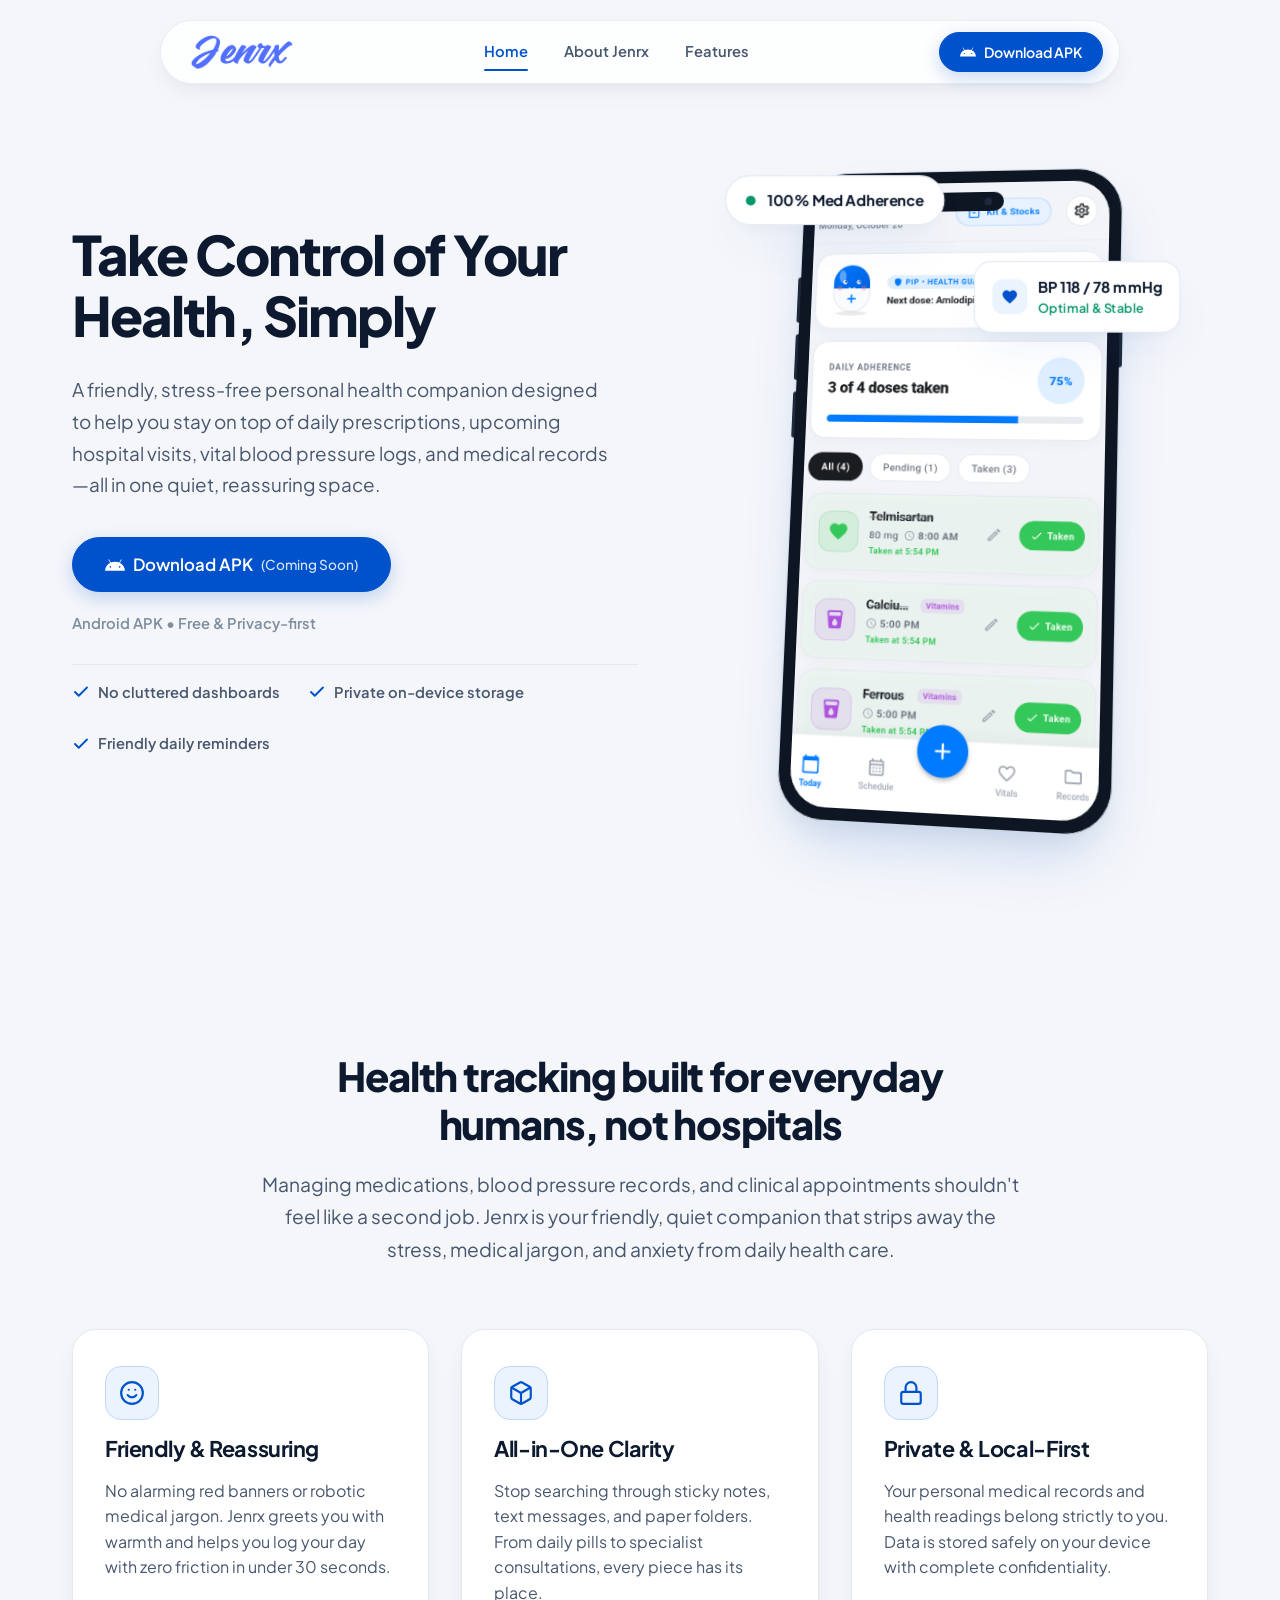
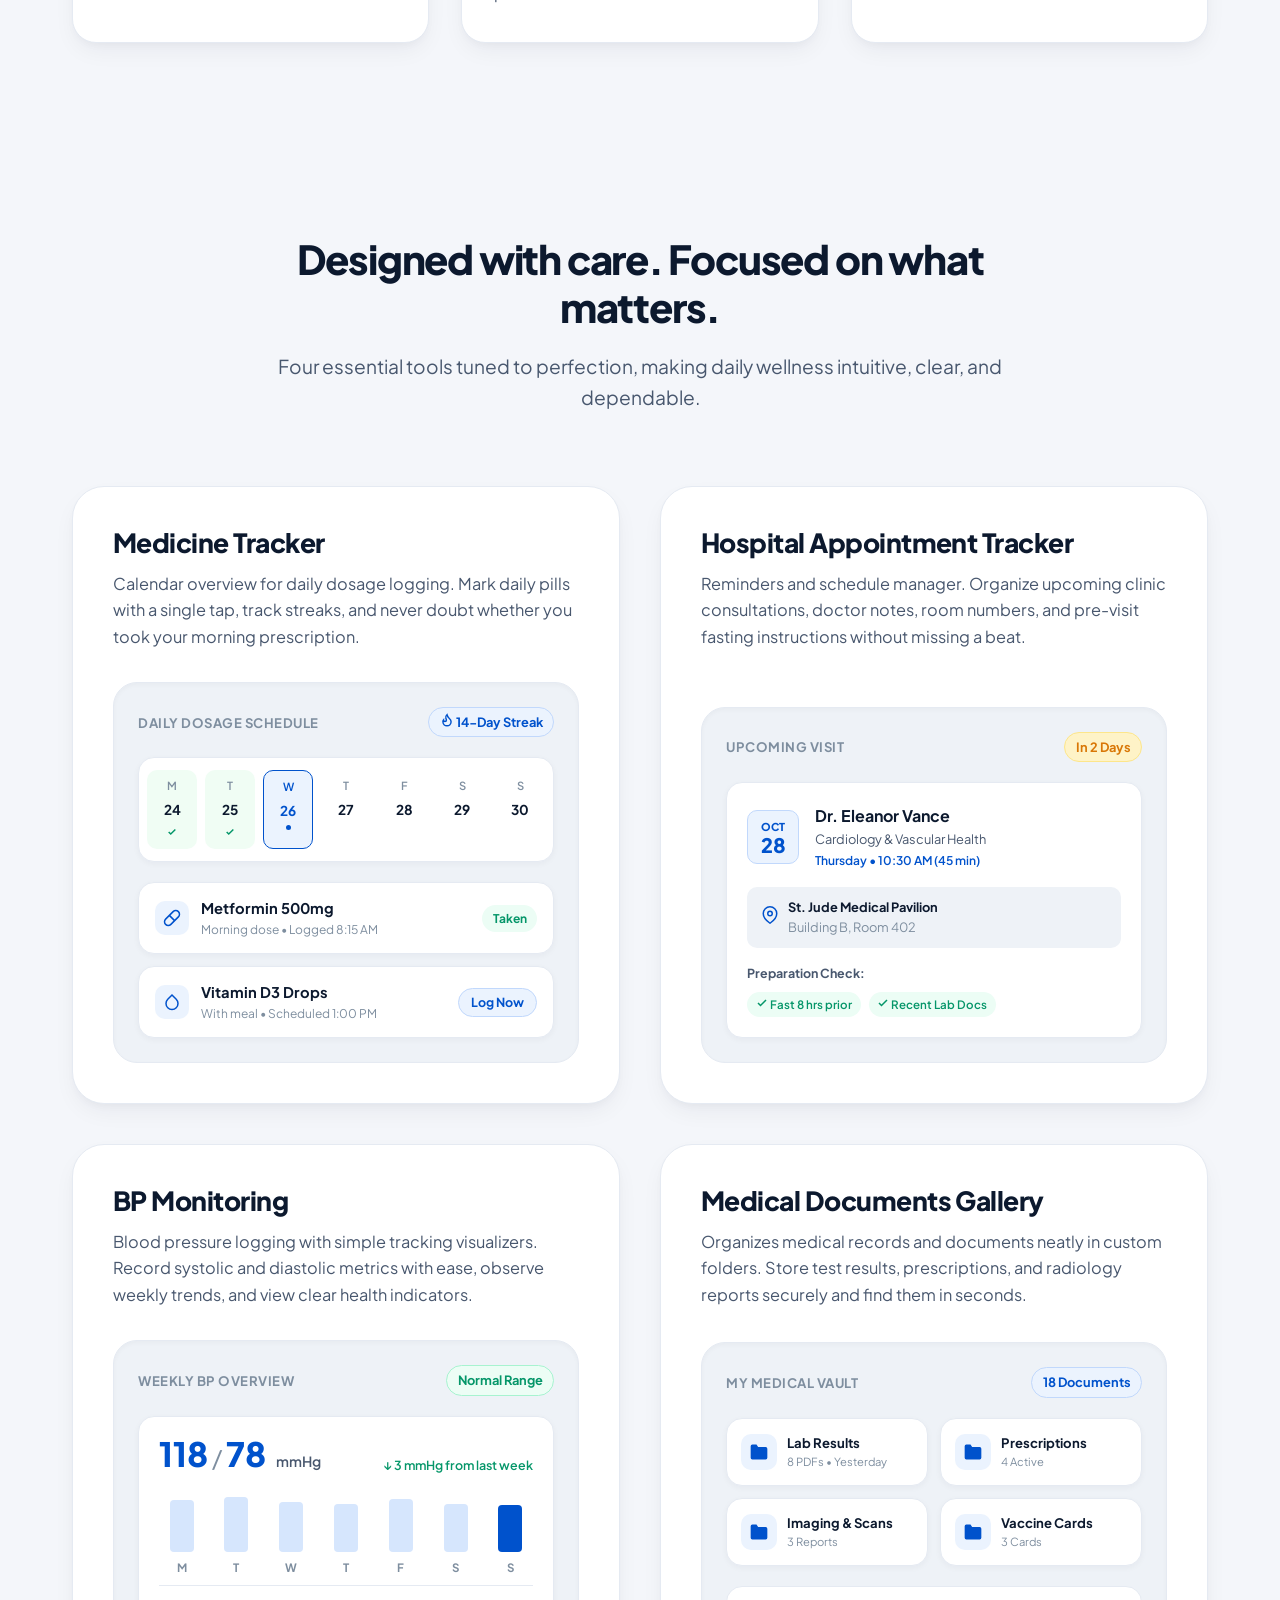
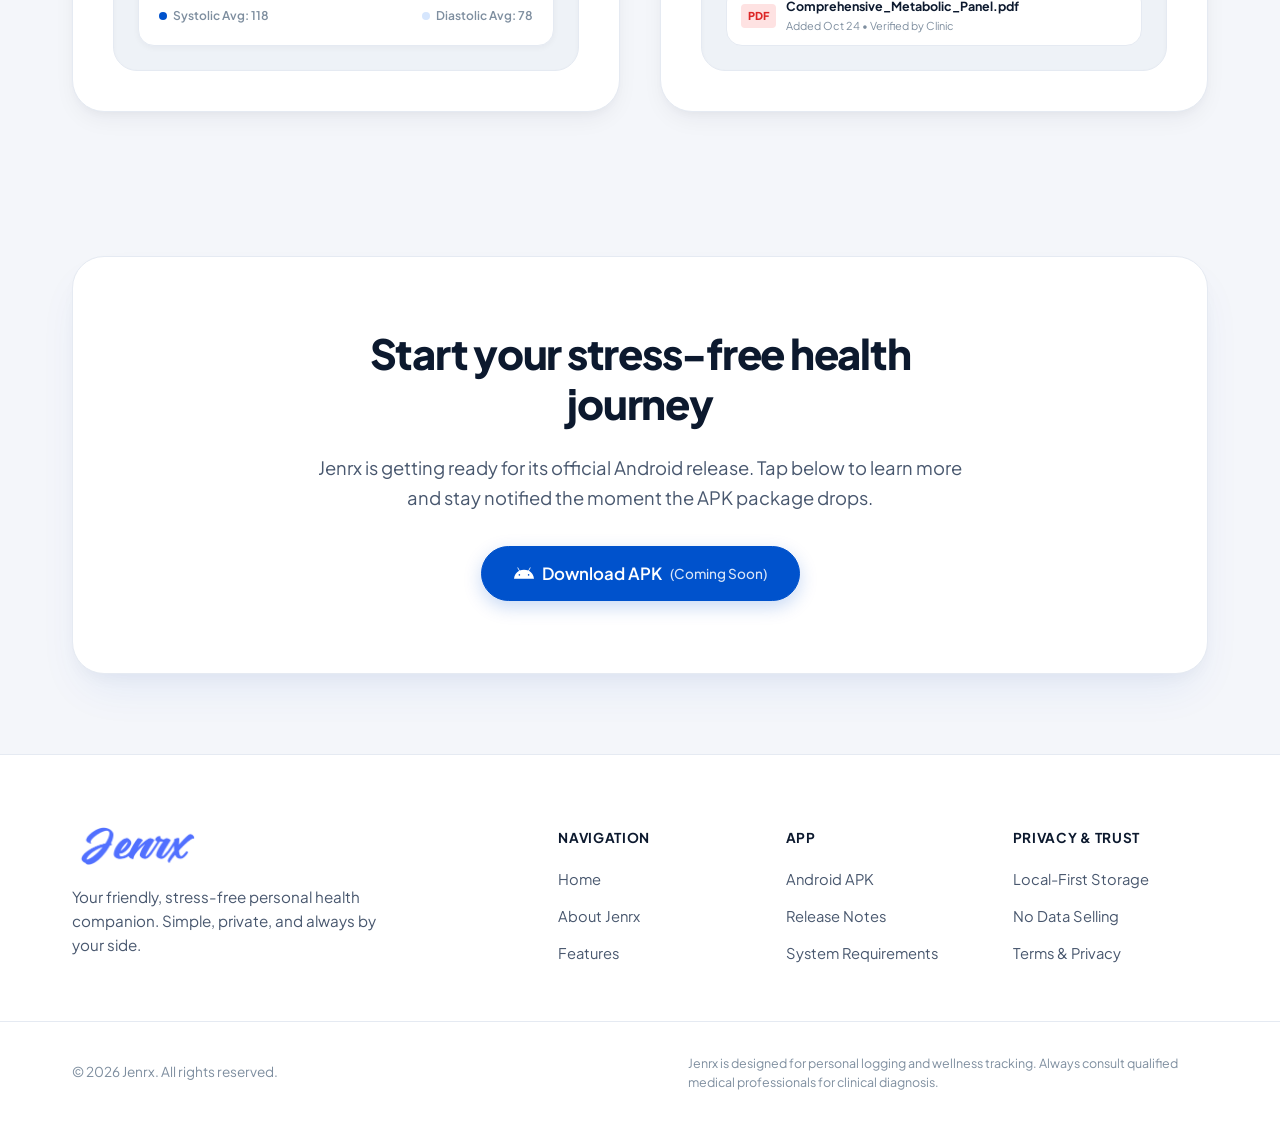
==== index.html @ 239eaa90 "Initial commit: Jenrx modern landing page inspired by matchalert.app" ====
<!DOCTYPE html>
<html lang="en">
<head>
  <meta charset="UTF-8">
  <meta name="viewport" content="width=device-width, initial-scale=1.0">
  <title>Jenrx — Take Control of Your Health, Simply</title>
  <meta name="description" content="Jenrx is a friendly, stress-free personal health tracking companion. Track medications, hospital appointments, blood pressure, and medical documents with ease.">
  <link rel="icon" type="image/png" href="images/logo.png">
  
  <!-- Google Fonts: Plus Jakarta Sans for a clean, modern, airy, playful aesthetic -->
  <link rel="preconnect" href="https://fonts.googleapis.com">
  <link rel="preconnect" href="https://fonts.gstatic.com" crossorigin>
  <link href="https://fonts.googleapis.com/css2?family=Plus+Jakarta+Sans:wght@400;500;600;700;800&display=swap" rel="stylesheet">
  
  <link rel="stylesheet" href="styles.css">
</head>
<body>

  <!-- Floating Frosted Glassmorphism Navbar -->
  <header class="navbar-wrapper">
    <nav class="navbar" id="navbar" aria-label="Main Navigation">
      <a href="#home" class="nav-brand" aria-label="Jenrx Home">
        <img src="images/logo_text.png" alt="Jenrx Logo" class="brand-logo">
      </a>

      <div class="nav-links" id="navLinks">
        <a href="#home" class="nav-link active">Home</a>
        <a href="#about" class="nav-link">About Jenrx</a>
        <a href="#features" class="nav-link">Features</a>
      </div>

      <div class="nav-actions">
        <button type="button" class="btn btn-primary btn-sm btn-apk-trigger" id="navCtaBtn">
          <svg class="android-icon" width="16" height="16" viewBox="0 0 24 24" fill="currentColor" aria-hidden="true">
            <path d="M17.523 15.34c-.55 0-1-.45-1-1s.45-1 1-1 1 .45 1 1-.45 1-1 1m-11.046 0c-.55 0-1-.45-1-1s.45-1 1-1 1 .45 1 1-.45 1-1 1m11.405-6.02 1.997-3.46a.416.416 0 0 0-.152-.568.416.416 0 0 0-.568.152l-2.022 3.503C15.59 8.412 13.853 8.125 12 8.125s-3.59.287-5.137.83L4.841 5.452a.416.416 0 0 0-.568-.152.416.416 0 0 0-.152.568l1.997 3.459C2.689 11.187.343 14.659 0 18.761h24c-.343-4.102-2.689-7.574-6.119-9.44"/>
          </svg>
          <span>Download APK</span>
        </button>
        <button type="button" class="mobile-toggle" id="mobileMenuBtn" aria-label="Toggle navigation menu" aria-expanded="false">
          <span class="bar"></span>
          <span class="bar"></span>
        </button>
      </div>
    </nav>

    <!-- Mobile Navigation Drawer -->
    <div class="mobile-drawer" id="mobileDrawer">
      <a href="#home" class="mobile-nav-link">Home</a>
      <a href="#about" class="mobile-nav-link">About Jenrx</a>
      <a href="#features" class="mobile-nav-link">Features</a>
      <button type="button" class="btn btn-primary btn-full btn-apk-trigger">
        <svg class="android-icon" width="18" height="18" viewBox="0 0 24 24" fill="currentColor" aria-hidden="true">
          <path d="M17.523 15.34c-.55 0-1-.45-1-1s.45-1 1-1 1 .45 1 1-.45 1-1 1m-11.046 0c-.55 0-1-.45-1-1s.45-1 1-1 1 .45 1 1-.45 1-1 1m11.405-6.02 1.997-3.46a.416.416 0 0 0-.152-.568.416.416 0 0 0-.568.152l-2.022 3.503C15.59 8.412 13.853 8.125 12 8.125s-3.59.287-5.137.83L4.841 5.452a.416.416 0 0 0-.568-.152.416.416 0 0 0-.152.568l1.997 3.459C2.689 11.187.343 14.659 0 18.761h24c-.343-4.102-2.689-7.574-6.119-9.44"/>
        </svg>
        <span>Download APK</span>
      </button>
    </div>
  </header>

  <!-- Hero Section -->
  <section class="hero-section" id="home">
    <div class="container hero-container">
      
      <!-- Hero Left: Headline, Description & CTA -->
      <div class="hero-content">
        <h1 class="hero-title">Take Control of Your Health, Simply</h1>
        <p class="hero-description">
          A friendly, stress-free personal health companion designed to help you stay on top of daily prescriptions, upcoming hospital visits, vital blood pressure logs, and medical records—all in one quiet, reassuring space.
        </p>

        <div class="hero-cta-group">
          <button type="button" class="btn btn-primary btn-lg btn-apk-trigger" id="heroCtaBtn">
            <svg class="android-icon" width="20" height="20" viewBox="0 0 24 24" fill="currentColor" aria-hidden="true">
              <path d="M17.523 15.34c-.55 0-1-.45-1-1s.45-1 1-1 1 .45 1 1-.45 1-1 1m-11.046 0c-.55 0-1-.45-1-1s.45-1 1-1 1 .45 1 1-.45 1-1 1m11.405-6.02 1.997-3.46a.416.416 0 0 0-.152-.568.416.416 0 0 0-.568.152l-2.022 3.503C15.59 8.412 13.853 8.125 12 8.125s-3.59.287-5.137.83L4.841 5.452a.416.416 0 0 0-.568-.152.416.416 0 0 0-.152.568l1.997 3.459C2.689 11.187.343 14.659 0 18.761h24c-.343-4.102-2.689-7.574-6.119-9.44"/>
            </svg>
            <span>Download APK</span>
            <span class="btn-subtext">(Coming Soon)</span>
          </button>
          <span class="hero-platform-note">Android APK • Free & Privacy-first</span>
        </div>

        <div class="hero-perks">
          <div class="perk-item">
            <span class="perk-icon" aria-hidden="true">
              <svg width="18" height="18" viewBox="0 0 24 24" fill="none" stroke="currentColor" stroke-width="2.5" stroke-linecap="round" stroke-linejoin="round">
                <polyline points="20 6 9 17 4 12"></polyline>
              </svg>
            </span>
            <span class="perk-text">No cluttered dashboards</span>
          </div>
          <div class="perk-item">
            <span class="perk-icon" aria-hidden="true">
              <svg width="18" height="18" viewBox="0 0 24 24" fill="none" stroke="currentColor" stroke-width="2.5" stroke-linecap="round" stroke-linejoin="round">
                <polyline points="20 6 9 17 4 12"></polyline>
              </svg>
            </span>
            <span class="perk-text">Private on-device storage</span>
          </div>
          <div class="perk-item">
            <span class="perk-icon" aria-hidden="true">
              <svg width="18" height="18" viewBox="0 0 24 24" fill="none" stroke="currentColor" stroke-width="2.5" stroke-linecap="round" stroke-linejoin="round">
                <polyline points="20 6 9 17 4 12"></polyline>
              </svg>
            </span>
            <span class="perk-text">Friendly daily reminders</span>
          </div>
        </div>
      </div>

      <!-- Hero Right: 3D Mobile Mockup Showcase -->
      <div class="hero-mockup-wrap">
        <div class="mockup-scene" id="mockupScene">
          
          <!-- 3D Smartphone Device Mockup -->
          <div class="phone-device" id="phoneDevice">
            <div class="phone-outer-frame">
              <div class="phone-speaker-notch">
                <span class="camera-lens"></span>
              </div>
              <div class="phone-screen">
                <img src="images/mobile_preview.png" alt="Jenrx Mobile App Preview" class="phone-screen-img">
              </div>
            </div>
          </div>

          <!-- Floating Companion Badges Layer (Positioned on the VERY TOP Layer) -->
          <div class="floating-badges-overlay">
            <div class="floating-badge badge-top-left">
              <span class="badge-dot"></span>
              <span class="badge-label">100% Med Adherence</span>
            </div>

            <div class="floating-badge badge-top-right">
              <div class="badge-icon-wrap">
                <svg width="16" height="16" viewBox="0 0 24 24" fill="#0052CC" aria-hidden="true">
                  <path d="M12 21.35l-1.45-1.32C5.4 15.36 2 12.28 2 8.5 2 5.42 4.42 3 7.5 3c1.74 0 3.41.81 4.5 2.09C13.09 3.81 14.76 3 16.5 3 19.58 3 22 5.42 22 8.5c0 3.78-3.4 6.86-8.55 11.54L12 21.35z"/>
                </svg>
              </div>
              <div class="badge-text-group">
                <span class="badge-title">BP 118 / 78 mmHg</span>
                <span class="badge-caption">Optimal &amp; Stable</span>
              </div>
            </div>
          </div>

        </div>
      </div>

    </div>
  </section>

  <!-- About Jenrx Section -->
  <section class="about-section" id="about">
    <div class="container">
      <div class="about-header">
        <h2 class="section-title">Health tracking built for everyday humans, not hospitals</h2>
        <p class="about-lead">
          Managing medications, blood pressure records, and clinical appointments shouldn't feel like a second job. Jenrx is your friendly, quiet companion that strips away the stress, medical jargon, and anxiety from daily health care.
        </p>
      </div>

      <!-- Human Core Pillars (Clean, soft-shadow cards) -->
      <div class="about-grid">
        <div class="about-card">
          <div class="about-icon-container">
            <svg width="26" height="26" viewBox="0 0 24 24" fill="none" stroke="#0052CC" stroke-width="2" stroke-linecap="round" stroke-linejoin="round" aria-hidden="true">
              <circle cx="12" cy="12" r="10"></circle>
              <path d="M8 14s1.5 2 4 2 4-2 4-2"></path>
              <line x1="9" y1="9" x2="9.01" y2="9"></line>
              <line x1="15" y1="9" x2="15.01" y2="9"></line>
            </svg>
          </div>
          <h3 class="about-card-title">Friendly & Reassuring</h3>
          <p class="about-card-text">
            No alarming red banners or robotic medical jargon. Jenrx greets you with warmth and helps you log your day with zero friction in under 30 seconds.
          </p>
        </div>

        <div class="about-card">
          <div class="about-icon-container">
            <svg width="26" height="26" viewBox="0 0 24 24" fill="none" stroke="#0052CC" stroke-width="2" stroke-linecap="round" stroke-linejoin="round" aria-hidden="true">
              <path d="M21 16V8a2 2 0 0 0-1-1.73l-7-4a2 2 0 0 0-2 0l-7 4A2 2 0 0 0 3 8v8a2 2 0 0 0 1 1.73l7 4a2 2 0 0 0 2 0l7-4A2 2 0 0 0 21 16z"></path>
              <polyline points="3.27 6.96 12 12.01 20.73 6.96"></polyline>
              <line x1="12" y1="22.08" x2="12" y2="12"></line>
            </svg>
          </div>
          <h3 class="about-card-title">All-in-One Clarity</h3>
          <p class="about-card-text">
            Stop searching through sticky notes, text messages, and paper folders. From daily pills to specialist consultations, every piece has its place.
          </p>
        </div>

        <div class="about-card">
          <div class="about-icon-container">
            <svg width="26" height="26" viewBox="0 0 24 24" fill="none" stroke="#0052CC" stroke-width="2" stroke-linecap="round" stroke-linejoin="round" aria-hidden="true">
              <rect x="3" y="11" width="18" height="11" rx="2" ry="2"></rect>
              <path d="M7 11V7a5 5 0 0 1 10 0v4"></path>
            </svg>
          </div>
          <h3 class="about-card-title">Private & Local-First</h3>
          <p class="about-card-text">
            Your personal medical records and health readings belong strictly to you. Data is stored safely on your device with complete confidentiality.
          </p>
        </div>
      </div>
    </div>
  </section>

  <!-- Features Grid Section -->
  <section class="features-section" id="features">
    <div class="container">
      <div class="features-intro">
        <h2 class="section-title">Designed with care. Focused on what matters.</h2>
        <p class="features-lead">
          Four essential tools tuned to perfection, making daily wellness intuitive, clear, and dependable.
        </p>
      </div>

      <div class="features-grid">
        
        <!-- Feature 1: Medicine Tracker -->
        <article class="feature-card">
          <div class="feature-card-content">
            <h3 class="feature-title">Medicine Tracker</h3>
            <p class="feature-description">
              Calendar overview for daily dosage logging. Mark daily pills with a single tap, track streaks, and never doubt whether you took your morning prescription.
            </p>
          </div>

          <div class="feature-card-preview">
            <!-- Interactive visual preview: Mini Calendar & Pill Log -->
            <div class="preview-box">
              <div class="preview-header">
                <span class="preview-label">Daily Dosage Schedule</span>
                <span class="preview-chip">
                  <svg width="14" height="14" viewBox="0 0 24 24" fill="none" stroke="currentColor" stroke-width="2.5" aria-hidden="true">
                    <path d="M8.5 14.5A2.5 2.5 0 0 0 11 12c0-1.38-.5-2-1-3-1.072-2.143-.224-4.054 2-6 .5 2.5 2 4.9 4 6.5 2 1.6 3 3.5 3 5.5a7 7 0 1 1-14 0c0-1.153.433-2.294 1-3a2.5 2.5 0 0 0 2.5 2.5z"/>
                  </svg>
                  <span>14-Day Streak</span>
                </span>
              </div>

              <!-- Weekday strip -->
              <div class="calendar-strip">
                <div class="day-col completed">
                  <span class="day-name">M</span>
                  <span class="day-num">24</span>
                  <span class="day-check" aria-label="Completed">
                    <svg width="10" height="10" viewBox="0 0 24 24" fill="none" stroke="currentColor" stroke-width="3.5" aria-hidden="true">
                      <polyline points="20 6 9 17 4 12"></polyline>
                    </svg>
                  </span>
                </div>
                <div class="day-col completed">
                  <span class="day-name">T</span>
                  <span class="day-num">25</span>
                  <span class="day-check" aria-label="Completed">
                    <svg width="10" height="10" viewBox="0 0 24 24" fill="none" stroke="currentColor" stroke-width="3.5" aria-hidden="true">
                      <polyline points="20 6 9 17 4 12"></polyline>
                    </svg>
                  </span>
                </div>
                <div class="day-col active-today">
                  <span class="day-name">W</span>
                  <span class="day-num">26</span>
                  <span class="day-dot"></span>
                </div>
                <div class="day-col">
                  <span class="day-name">T</span>
                  <span class="day-num">27</span>
                </div>
                <div class="day-col">
                  <span class="day-name">F</span>
                  <span class="day-num">28</span>
                </div>
                <div class="day-col">
                  <span class="day-name">S</span>
                  <span class="day-num">29</span>
                </div>
                <div class="day-col">
                  <span class="day-name">S</span>
                  <span class="day-num">30</span>
                </div>
              </div>

              <!-- Medicine checklist items -->
              <div class="med-checklist">
                <div class="med-row taken">
                  <div class="med-row-icon">
                    <svg width="18" height="18" viewBox="0 0 24 24" fill="none" stroke="#0052CC" stroke-width="2" aria-hidden="true">
                      <path d="m10.5 20.5 10-10a4.95 4.95 0 1 0-7-7l-10 10a4.95 4.95 0 1 0 7 7Z"/>
                      <path d="m8.5 8.5 7 7"/>
                    </svg>
                  </div>
                  <div class="med-row-info">
                    <span class="med-row-name">Metformin 500mg</span>
                    <span class="med-row-sub">Morning dose • Logged 8:15 AM</span>
                  </div>
                  <span class="med-status-tag done">Taken</span>
                </div>

                <div class="med-row pending">
                  <div class="med-row-icon">
                    <svg width="18" height="18" viewBox="0 0 24 24" fill="none" stroke="#0052CC" stroke-width="2" aria-hidden="true">
                      <path d="M12 2.69l5.66 5.66a8 8 0 1 1-11.31 0z"/>
                    </svg>
                  </div>
                  <div class="med-row-info">
                    <span class="med-row-name">Vitamin D3 Drops</span>
                    <span class="med-row-sub">With meal • Scheduled 1:00 PM</span>
                  </div>
                  <button type="button" class="btn-check-action" title="Click to log dose">Log Now</button>
                </div>
              </div>
            </div>
          </div>
        </article>

        <!-- Feature 2: Hospital Appointment Tracker -->
        <article class="feature-card">
          <div class="feature-card-content">
            <h3 class="feature-title">Hospital Appointment Tracker</h3>
            <p class="feature-description">
              Reminders and schedule manager. Organize upcoming clinic consultations, doctor notes, room numbers, and pre-visit fasting instructions without missing a beat.
            </p>
          </div>

          <div class="feature-card-preview">
            <!-- Visual preview: Appointment Card -->
            <div class="preview-box">
              <div class="preview-header">
                <span class="preview-label">Upcoming Visit</span>
                <span class="preview-chip chip-urgent">In 2 Days</span>
              </div>

              <div class="apt-highlight-card">
                <div class="apt-meta-banner">
                  <div class="apt-calendar-badge">
                    <span class="badge-month">OCT</span>
                    <span class="badge-day">28</span>
                  </div>
                  <div class="apt-details">
                    <span class="doctor-title">Dr. Eleanor Vance</span>
                    <span class="doctor-spec">Cardiology &amp; Vascular Health</span>
                    <span class="doctor-time">Thursday • 10:30 AM (45 min)</span>
                  </div>
                </div>

                <div class="apt-location-box">
                  <div class="loc-pin">
                    <svg width="18" height="18" viewBox="0 0 24 24" fill="none" stroke="#0052CC" stroke-width="2" aria-hidden="true">
                      <path d="M21 10c0 7-9 13-9 13s-9-6-9-13a9 9 0 0 1 18 0z"/>
                      <circle cx="12" cy="10" r="3"/>
                    </svg>
                  </div>
                  <div class="loc-details">
                    <strong>St. Jude Medical Pavilion</strong>
                    <span>Building B, Room 402</span>
                  </div>
                </div>

                <div class="apt-prep-checklist">
                  <span class="prep-heading">Preparation Check:</span>
                  <div class="prep-items">
                    <span class="prep-tag">
                      <svg width="12" height="12" viewBox="0 0 24 24" fill="none" stroke="currentColor" stroke-width="3" aria-hidden="true">
                        <polyline points="20 6 9 17 4 12"></polyline>
                      </svg>
                      Fast 8 hrs prior
                    </span>
                    <span class="prep-tag">
                      <svg width="12" height="12" viewBox="0 0 24 24" fill="none" stroke="currentColor" stroke-width="3" aria-hidden="true">
                        <polyline points="20 6 9 17 4 12"></polyline>
                      </svg>
                      Recent Lab Docs
                    </span>
                  </div>
                </div>
              </div>
            </div>
          </div>
        </article>

        <!-- Feature 3: BP Monitoring -->
        <article class="feature-card">
          <div class="feature-card-content">
            <h3 class="feature-title">BP Monitoring</h3>
            <p class="feature-description">
              Blood pressure logging with simple tracking visualizers. Record systolic and diastolic metrics with ease, observe weekly trends, and view clear health indicators.
            </p>
          </div>

          <div class="feature-card-preview">
            <!-- Visual preview: Clean BP Visualizer -->
            <div class="preview-box">
              <div class="preview-header">
                <span class="preview-label">Weekly BP Overview</span>
                <span class="preview-chip chip-success">Normal Range</span>
              </div>

              <div class="bp-visualizer-card">
                <div class="bp-current-stat">
                  <div class="bp-big-number">
                    <span class="systolic">118</span>
                    <span class="divider">/</span>
                    <span class="diastolic">78</span>
                    <span class="bp-mmhg">mmHg</span>
                  </div>
                  <span class="bp-trend-note">↓ 3 mmHg from last week</span>
                </div>

                <!-- Minimal, clean bar visualizer -->
                <div class="bp-chart-bars" aria-label="Blood pressure trends over seven days">
                  <div class="chart-col">
                    <div class="bar-fill" style="height: 64%;"></div>
                    <span class="col-day">M</span>
                  </div>
                  <div class="chart-col">
                    <div class="bar-fill" style="height: 68%;"></div>
                    <span class="col-day">T</span>
                  </div>
                  <div class="chart-col">
                    <div class="bar-fill" style="height: 62%;"></div>
                    <span class="col-day">W</span>
                  </div>
                  <div class="chart-col">
                    <div class="bar-fill" style="height: 60%;"></div>
                    <span class="col-day">T</span>
                  </div>
                  <div class="chart-col">
                    <div class="bar-fill" style="height: 65%;"></div>
                    <span class="col-day">F</span>
                  </div>
                  <div class="chart-col">
                    <div class="bar-fill" style="height: 59%;"></div>
                    <span class="col-day">S</span>
                  </div>
                  <div class="chart-col active-bar">
                    <div class="bar-fill" style="height: 58%;"></div>
                    <span class="col-day">S</span>
                  </div>
                </div>

                <div class="bp-legend-row">
                  <div class="legend-item"><span class="legend-dot dot-systolic"></span> Systolic Avg: 118</div>
                  <div class="legend-item"><span class="legend-dot dot-diastolic"></span> Diastolic Avg: 78</div>
                </div>
              </div>
            </div>
          </div>
        </article>

        <!-- Feature 4: Medical Documents Gallery -->
        <article class="feature-card">
          <div class="feature-card-content">
            <h3 class="feature-title">Medical Documents Gallery</h3>
            <p class="feature-description">
              Organizes medical records and documents neatly in custom folders. Store test results, prescriptions, and radiology reports securely and find them in seconds.
            </p>
          </div>

          <div class="feature-card-preview">
            <!-- Visual preview: Document Folders Grid -->
            <div class="preview-box">
              <div class="preview-header">
                <span class="preview-label">My Medical Vault</span>
                <span class="preview-chip">18 Documents</span>
              </div>

              <div class="folders-grid">
                <div class="folder-tile">
                  <div class="folder-icon-wrap">
                    <svg width="20" height="20" viewBox="0 0 24 24" fill="#0052CC" aria-hidden="true">
                      <path d="M22 19a2 2 0 0 1-2 2H4a2 2 0 0 1-2-2V5a2 2 0 0 1 2-2h5l2 3h9a2 2 0 0 1 2 2z"></path>
                    </svg>
                  </div>
                  <div class="folder-meta">
                    <span class="folder-title">Lab Results</span>
                    <span class="folder-files">8 PDFs • Yesterday</span>
                  </div>
                </div>

                <div class="folder-tile">
                  <div class="folder-icon-wrap">
                    <svg width="20" height="20" viewBox="0 0 24 24" fill="#0052CC" aria-hidden="true">
                      <path d="M22 19a2 2 0 0 1-2 2H4a2 2 0 0 1-2-2V5a2 2 0 0 1 2-2h5l2 3h9a2 2 0 0 1 2 2z"></path>
                    </svg>
                  </div>
                  <div class="folder-meta">
                    <span class="folder-title">Prescriptions</span>
                    <span class="folder-files">4 Active</span>
                  </div>
                </div>

                <div class="folder-tile">
                  <div class="folder-icon-wrap">
                    <svg width="20" height="20" viewBox="0 0 24 24" fill="#0052CC" aria-hidden="true">
                      <path d="M22 19a2 2 0 0 1-2 2H4a2 2 0 0 1-2-2V5a2 2 0 0 1 2-2h5l2 3h9a2 2 0 0 1 2 2z"></path>
                    </svg>
                  </div>
                  <div class="folder-meta">
                    <span class="folder-title">Imaging &amp; Scans</span>
                    <span class="folder-files">3 Reports</span>
                  </div>
                </div>

                <div class="folder-tile">
                  <div class="folder-icon-wrap">
                    <svg width="20" height="20" viewBox="0 0 24 24" fill="#0052CC" aria-hidden="true">
                      <path d="M22 19a2 2 0 0 1-2 2H4a2 2 0 0 1-2-2V5a2 2 0 0 1 2-2h5l2 3h9a2 2 0 0 1 2 2z"></path>
                    </svg>
                  </div>
                  <div class="folder-meta">
                    <span class="folder-title">Vaccine Cards</span>
                    <span class="folder-files">3 Cards</span>
                  </div>
                </div>
              </div>

              <!-- Mini recent file chip -->
              <div class="recent-doc-row">
                <span class="doc-badge">PDF</span>
                <div class="doc-text">
                  <span class="doc-name">Comprehensive_Metabolic_Panel.pdf</span>
                  <span class="doc-date">Added Oct 24 • Verified by Clinic</span>
                </div>
              </div>
            </div>
          </div>
        </article>

      </div>
    </div>
  </section>

  <!-- Pre-Footer CTA Banner -->
  <section class="cta-banner-section">
    <div class="container">
      <div class="cta-banner-card">
        <div class="cta-banner-content">
          <h2 class="cta-banner-title">Start your stress-free health journey</h2>
          <p class="cta-banner-desc">
            Jenrx is getting ready for its official Android release. Tap below to learn more and stay notified the moment the APK package drops.
          </p>
          <div class="cta-banner-buttons">
            <button type="button" class="btn btn-primary btn-lg btn-apk-trigger">
              <svg class="android-icon" width="20" height="20" viewBox="0 0 24 24" fill="currentColor" aria-hidden="true">
                <path d="M17.523 15.34c-.55 0-1-.45-1-1s.45-1 1-1 1 .45 1 1-.45 1-1 1m-11.046 0c-.55 0-1-.45-1-1s.45-1 1-1 1 .45 1 1-.45 1-1 1m11.405-6.02 1.997-3.46a.416.416 0 0 0-.152-.568.416.416 0 0 0-.568.152l-2.022 3.503C15.59 8.412 13.853 8.125 12 8.125s-3.59.287-5.137.83L4.841 5.452a.416.416 0 0 0-.568-.152.416.416 0 0 0-.152.568l1.997 3.459C2.689 11.187.343 14.659 0 18.761h24c-.343-4.102-2.689-7.574-6.119-9.44"/>
              </svg>
              <span>Download APK</span>
              <span class="btn-subtext">(Coming Soon)</span>
            </button>
          </div>
        </div>
      </div>
    </div>
  </section>

  <!-- Footer -->
  <footer class="site-footer">
    <div class="container footer-container">
      <div class="footer-brand-side">
        <a href="#home" class="footer-logo-link">
          <img src="images/logo_text.png" alt="Jenrx Logo" class="footer-logo">
        </a>
        <p class="footer-tagline">
          Your friendly, stress-free personal health companion. Simple, private, and always by your side.
        </p>
      </div>

      <div class="footer-nav-side">
        <div class="footer-column">
          <span class="footer-col-title">Navigation</span>
          <a href="#home" class="footer-link">Home</a>
          <a href="#about" class="footer-link">About Jenrx</a>
          <a href="#features" class="footer-link">Features</a>
        </div>

        <div class="footer-column">
          <span class="footer-col-title">App</span>
          <a href="javascript:void(0)" class="footer-link btn-apk-trigger">Android APK</a>
          <a href="javascript:void(0)" class="footer-link btn-apk-trigger">Release Notes</a>
          <a href="javascript:void(0)" class="footer-link btn-apk-trigger">System Requirements</a>
        </div>

        <div class="footer-column">
          <span class="footer-col-title">Privacy &amp; Trust</span>
          <a href="javascript:void(0)" class="footer-link btn-privacy-trigger" data-target-tab="privacy" data-scroll-to="local-first">Local-First Storage</a>
          <a href="javascript:void(0)" class="footer-link btn-privacy-trigger" data-target-tab="privacy" data-scroll-to="no-selling">No Data Selling</a>
          <a href="javascript:void(0)" class="footer-link btn-privacy-trigger" data-target-tab="terms">Terms &amp; Privacy</a>
        </div>
      </div>
    </div>

    <div class="footer-bottom">
      <div class="container footer-bottom-inner">
        <p class="copyright">&copy; 2026 Jenrx. All rights reserved.</p>
        <p class="disclaimer">Jenrx is designed for personal logging and wellness tracking. Always consult qualified medical professionals for clinical diagnosis.</p>
      </div>
    </div>
  </footer>

  <!-- Coming Soon Modal for "Download APK" -->
  <div class="modal-backdrop" id="apkModal" aria-hidden="true" role="dialog" aria-labelledby="modalTitle">
    <div class="modal-box">
      <button type="button" class="modal-close-btn" id="modalCloseBtn" aria-label="Close dialog">
        <svg width="20" height="20" viewBox="0 0 24 24" fill="none" stroke="currentColor" stroke-width="2.5" stroke-linecap="round" stroke-linejoin="round">
          <line x1="18" y1="6" x2="6" y2="18"></line>
          <line x1="6" y1="6" x2="18" y2="18"></line>
        </svg>
      </button>

      <div class="modal-nurse-icon">
        <img src="images/logo.png" alt="Jenrx Nurse Mascot" class="modal-nurse-img">
      </div>

      <div class="modal-platform-badge">
        <svg class="android-icon" width="16" height="16" viewBox="0 0 24 24" fill="currentColor" aria-hidden="true">
          <path d="M17.523 15.34c-.55 0-1-.45-1-1s.45-1 1-1 1 .45 1 1-.45 1-1 1m-11.046 0c-.55 0-1-.45-1-1s.45-1 1-1 1 .45 1 1-.45 1-1 1m11.405-6.02 1.997-3.46a.416.416 0 0 0-.152-.568.416.416 0 0 0-.568.152l-2.022 3.503C15.59 8.412 13.853 8.125 12 8.125s-3.59.287-5.137.83L4.841 5.452a.416.416 0 0 0-.568-.152.416.416 0 0 0-.152.568l1.997 3.459C2.689 11.187.343 14.659 0 18.761h24c-.343-4.102-2.689-7.574-6.119-9.44"/>
        </svg>
        <span>Android Only (Initial Release)</span>
      </div>

      <h3 class="modal-title" id="modalTitle">Android APK Coming Soon!</h3>
      <p class="modal-description">
        We are finalizing the Jenrx Android build so your dosage logs, clinic appointments, and vitals sync smoothly and locally on your phone.
      </p>

      <form class="modal-form" id="waitlistForm" onsubmit="event.preventDefault(); handleWaitlistSubmit();">
        <div class="input-group">
          <input type="email" id="waitlistEmail" class="modal-input" placeholder="Enter your email for early APK access" required>
          <button type="submit" class="btn btn-primary modal-submit-btn">Notify Me</button>
        </div>
        <p class="form-feedback" id="formFeedback"></p>
      </form>

      <div class="modal-spec-row">
        <span class="spec-chip">Android 9.0+</span>
        <span class="spec-chip">100% Offline Capable</span>
        <span class="spec-chip">Zero Ads</span>
      </div>
    </div>
  </div>

  <!-- Terms & Privacy Policy Popup Dialog -->
  <div class="modal-backdrop" id="termsModal" aria-hidden="true" role="dialog" aria-labelledby="termsModalTitle">
    <div class="modal-box modal-box-lg">
      <button type="button" class="modal-close-btn" id="termsCloseBtn" aria-label="Close dialog">
        <svg width="20" height="20" viewBox="0 0 24 24" fill="none" stroke="currentColor" stroke-width="2.5" stroke-linecap="round" stroke-linejoin="round">
          <line x1="18" y1="6" x2="6" y2="18"></line>
          <line x1="6" y1="6" x2="18" y2="18"></line>
        </svg>
      </button>

      <div class="terms-modal-header">
        <div class="terms-icon-wrap">
          <svg width="26" height="26" viewBox="0 0 24 24" fill="none" stroke="#0052CC" stroke-width="2" stroke-linecap="round" stroke-linejoin="round" aria-hidden="true">
            <path d="M12 22s8-4 8-10V5l-8-3-8 3v7c0 6 8 10 8 10z"/>
          </svg>
        </div>
        <div class="terms-header-text">
          <h3 class="modal-title" id="termsModalTitle">Terms of Service &amp; Privacy</h3>
          <span class="terms-update-tag">Effective Date: October 2026 • Local-First Architecture</span>
        </div>
      </div>

      <!-- Policy Tabs Switcher -->
      <div class="terms-tabs" role="tablist">
        <button type="button" class="terms-tab-btn active" id="tabBtnPrivacy" role="tab" aria-selected="true" aria-controls="panelPrivacy">
          Privacy Policy
        </button>
        <button type="button" class="terms-tab-btn" id="tabBtnTerms" role="tab" aria-selected="false" aria-controls="panelTerms">
          Terms of Service
        </button>
      </div>

      <!-- Scrollable Policy Content Body -->
      <div class="terms-scroll-body">
        
        <!-- Tab Panel: Privacy Policy -->
        <div class="terms-panel active" id="panelPrivacy" role="tabpanel" aria-labelledby="tabBtnPrivacy">
          <div class="policy-section" id="policy-local-first">
            <h4 class="policy-heading">1. Local-First Storage &amp; Data Ownership</h4>
            <p>
              Your health information is deeply personal. Jenrx is engineered with a strict <strong>local-first architecture</strong>. Every medication log, blood pressure reading, clinic appointment, and medical document PDF you store remains exclusively on your Android device's local storage.
            </p>
            <p>
              We do not transmit, upload, or synchronize your personal health records to centralized cloud databases or third-party servers. If you delete the app or clear its storage, your records are permanently erased from the device.
            </p>
          </div>

          <div class="policy-section" id="policy-no-selling">
            <h4 class="policy-heading">2. Zero Data Selling &amp; No Advertising SDKs</h4>
            <p>
              We believe health tracking should never be monetized through surveillance. Jenrx operates under a clear, uncompromising commitment:
            </p>
            <ul class="policy-list">
              <li><strong>No Data Brokering:</strong> We never sell, lease, trade, or share your identity or medical data with insurers, pharmaceutical companies, or data brokers.</li>
              <li><strong>No Third-Party Ad Trackers:</strong> The Android application contains zero third-party advertising SDKs, analytics pixels, or behavioral tracking libraries.</li>
              <li><strong>No User Profiling:</strong> We do not construct behavioral profiles or target you with sponsored medical products.</li>
            </ul>
          </div>

          <div class="policy-section">
            <h4 class="policy-heading">3. Device Permissions &amp; How They Are Used</h4>
            <p>Jenrx requests only the minimal Android permissions necessary to provide essential tracking functions:</p>
            <ul class="policy-list">
              <li><strong>Storage / Media Access:</strong> Strictly used to allow you to select, preview, and organize your medical test results and prescription documents inside your custom folders.</li>
              <li><strong>Notifications &amp; Alarms:</strong> Used exclusively to deliver your scheduled daily dosage prompts and appointment reminders locally on your device.</li>
            </ul>
          </div>

          <div class="policy-section">
            <h4 class="policy-heading">4. Data Export &amp; Control</h4>
            <p>
              You maintain 100% ownership of your data at all times. You can export your health logs into standard readable formats or wipe all stored records instantly through the in-app settings.
            </p>
          </div>
        </div>

        <!-- Tab Panel: Terms of Service -->
        <div class="terms-panel" id="panelTerms" role="tabpanel" aria-labelledby="tabBtnTerms">
          <div class="policy-section">
            <h4 class="policy-heading">1. Personal Wellness Companion Disclaimer</h4>
            <p>
              Jenrx is provided strictly as an informational and personal wellness organization aid. It is designed to assist you in keeping track of your daily prescription schedules, blood pressure logs, and clinical appointment dates.
            </p>
            <div class="policy-alert-box">
              <strong>Important Medical Disclaimer:</strong> Jenrx is NOT a medical device, licensed medical practitioner, clinical diagnostic tool, or emergency health service. It cannot diagnose, treat, cure, or prevent any disease or medical condition.
            </div>
            <p>
              Always consult a qualified physician or healthcare provider regarding any questions you have about a medical condition, prescription dosage, or health symptoms. Never disregard or delay seeking professional medical advice because of information tracked within Jenrx.
            </p>
          </div>

          <div class="policy-section">
            <h4 class="policy-heading">2. User Responsibility for Dosage Accuracy</h4>
            <p>
              While Jenrx provides tools to log and schedule medications, you are solely responsible for ensuring the accuracy of the medicine names, dosages, intervals, and doctor consultation times that you enter into the application.
            </p>
          </div>

          <div class="policy-section">
            <h4 class="policy-heading">3. Software License &amp; Availability</h4>
            <p>
              Jenrx is licensed for personal, non-commercial use. The Android APK is made available "as is" and "as available". We continuously test and optimize the application to ensure stability, reliability, and privacy across supported Android operating system versions.
            </p>
          </div>

          <div class="policy-section">
            <h4 class="policy-heading">4. Updates &amp; Contact</h4>
            <p>
              We may update these terms as new features are introduced. Continued use of Jenrx constitutes acceptance of the latest terms. For inquiries regarding privacy or software feedback, reach out to our team at <strong>support@jenrx.app</strong>.
            </p>
          </div>
        </div>

      </div>

      <div class="terms-modal-footer">
        <button type="button" class="btn btn-primary btn-sm" id="termsDoneBtn">Understood &amp; Close</button>
      </div>
    </div>
  </div>

  <!-- Toast Notification for Micro-interactions -->
  <div class="toast-notification" id="toastNotification" role="alert" aria-live="polite">
    <span class="toast-icon">
      <svg width="16" height="16" viewBox="0 0 24 24" fill="none" stroke="currentColor" stroke-width="2.5" aria-hidden="true">
        <polyline points="20 6 9 17 4 12"></polyline>
      </svg>
    </span>
    <span class="toast-message" id="toastMessage">Logged! Keep up the great routine.</span>
  </div>

  <script src="script.js"></script>
</body>
</html>
---- styles.css ----
/* ==========================================================================
   Jenrx Landing Page — Design System & Stylesheet
   Palette: Solid blues, crisp whites, subtle cool-gray backgrounds.
   Rule: NO GRADIENTS. Clean, airy, playful, refreshing neumorphic/soft-shadow UI.
   ========================================================================== */

/* Design Tokens */
:root {
  /* Solid Blues */
  --blue-primary: #0052CC;
  --blue-hover: #0045B0;
  --blue-active: #00388F;
  --blue-subtle: #EBF3FE;
  --blue-tint: #D6E6FD;
  --blue-border: #C1D8FC;
  --blue-deep: #092042;

  /* Neutrals & Surfaces */
  --bg-page: #F4F6FA;
  --bg-card: #FFFFFF;
  --bg-card-subtle: #F8FAFD;
  --bg-sunken: #EEF2F7;
  
  /* Text & Typography */
  --text-main: #0C192E;
  --text-secondary: #48576E;
  --text-muted: #7E8E9F;
  --text-white: #FFFFFF;

  /* Borders & Dividers */
  --border-light: #E5EAF2;
  --border-hover: #CBD5E1;
  --border-focus: #0052CC;

  /* Soft Shadows (Neumorphic Depth) */
  --shadow-sm: 0 2px 6px rgba(12, 25, 46, 0.04);
  --shadow-md: 0 10px 25px -4px rgba(12, 25, 46, 0.06), 0 4px 8px -2px rgba(12, 25, 46, 0.03);
  --shadow-lg: 0 22px 45px -10px rgba(0, 82, 204, 0.08), 0 8px 16px -4px rgba(12, 25, 46, 0.04);
  --shadow-hover: 0 28px 55px -12px rgba(0, 82, 204, 0.12), 0 12px 24px -6px rgba(12, 25, 46, 0.05);
  --shadow-float: 0 30px 60px -15px rgba(0, 82, 204, 0.18), 0 15px 30px -10px rgba(12, 25, 46, 0.08);
  --shadow-btn: 0 6px 18px rgba(0, 82, 204, 0.22);
  --shadow-btn-hover: 0 10px 25px rgba(0, 82, 204, 0.32);
  --shadow-inner: inset 0 2px 4px rgba(12, 25, 46, 0.03);

  /* Border Radii */
  --radius-sm: 10px;
  --radius-md: 16px;
  --radius-lg: 24px;
  --radius-xl: 32px;
  --radius-full: 9999px;

  /* Transitions */
  --transition-fast: 0.18s cubic-bezier(0.16, 1, 0.3, 1);
  --transition-normal: 0.28s cubic-bezier(0.16, 1, 0.3, 1);
  --transition-slow: 0.45s cubic-bezier(0.16, 1, 0.3, 1);

  /* Container */
  --max-width: 1200px;
}

/* Reset & Box Sizing */
*, *::before, *::after {
  box-sizing: border-box;
  margin: 0;
  padding: 0;
}

html {
  font-family: 'Plus Jakarta Sans', -apple-system, BlinkMacSystemFont, 'Segoe UI', Roboto, Helvetica, Arial, sans-serif;
  font-size: 16px;
  background-color: var(--bg-page);
  color: var(--text-main);
  scroll-behavior: smooth;
  -webkit-font-smoothing: antialiased;
  -moz-osx-font-smoothing: grayscale;
}

body {
  background-color: var(--bg-page);
  color: var(--text-main);
  line-height: 1.6;
  overflow-x: hidden;
  position: relative;
}

/* Typography Base */
h1, h2, h3, h4, h5, h6 {
  color: var(--text-main);
  font-weight: 700;
  line-height: 1.2;
  letter-spacing: -0.02em;
}

p {
  color: var(--text-secondary);
  font-size: 1.05rem;
  line-height: 1.65;
}

a {
  color: inherit;
  text-decoration: none;
}

button {
  font-family: inherit;
  cursor: pointer;
  border: none;
  background: none;
}

img {
  max-width: 100%;
  height: auto;
  display: block;
}

.container {
  max-width: var(--max-width);
  margin-left: auto;
  margin-right: auto;
  padding-left: 2rem;
  padding-right: 2rem;
}

/* ==========================================================================
   Buttons (Crisp, Solid Colors, Playful Micro-Interactions)
   ========================================================================== */
.btn {
  display: inline-flex;
  align-items: center;
  justify-content: center;
  font-weight: 600;
  font-size: 0.95rem;
  border-radius: var(--radius-full);
  padding: 0.75rem 1.65rem;
  transition: all var(--transition-fast);
  white-space: nowrap;
  user-select: none;
  gap: 0.5rem;
}

.android-icon {
  display: inline-block;
  vertical-align: middle;
  flex-shrink: 0;
}

.btn-primary {
  background-color: var(--blue-primary);
  color: var(--text-white);
  box-shadow: var(--shadow-btn);
  border: 1px solid var(--blue-primary);
}

.btn-primary:hover {
  background-color: var(--blue-hover);
  border-color: var(--blue-hover);
  box-shadow: var(--shadow-btn-hover);
  transform: translateY(-2px);
}

.btn-primary:active {
  background-color: var(--blue-active);
  transform: translateY(0);
}

.btn-sm {
  padding: 0.6rem 1.25rem;
  font-size: 0.88rem;
}

.btn-lg {
  padding: 1rem 2rem;
  font-size: 1.05rem;
  border-radius: var(--radius-full);
}

.btn-lg .btn-subtext {
  font-size: 0.85rem;
  opacity: 0.85;
  font-weight: 500;
}

.btn-full {
  width: 100%;
}

/* ==========================================================================
   Floating Frosted Glassmorphism Header
   ========================================================================== */
.navbar-wrapper {
  position: fixed;
  top: 1.25rem;
  left: 0;
  right: 0;
  z-index: 100;
  padding: 0 1.5rem;
  display: flex;
  justify-content: center;
  pointer-events: none; /* Let container be transparent, inner nav handles events */
}

.navbar {
  pointer-events: auto;
  width: 100%;
  max-width: 960px;
  height: 64px;
  background-color: rgba(255, 255, 255, 0.82);
  backdrop-filter: blur(16px);
  -webkit-backdrop-filter: blur(16px);
  border: 1px solid rgba(229, 234, 242, 0.85);
  border-radius: var(--radius-full);
  box-shadow: var(--shadow-md);
  display: flex;
  align-items: center;
  justify-content: space-between;
  padding: 0.5rem 1rem 0.5rem 1.4rem;
  transition: all var(--transition-normal);
}

.nav-brand {
  display: flex;
  align-items: center;
  gap: 0.5rem;
  text-decoration: none;
}

.brand-logo {
  height: 34px;
  width: auto;
  object-fit: contain;
}

.nav-links {
  display: flex;
  align-items: center;
  gap: 1.85rem;
}

.nav-link {
  font-weight: 600;
  font-size: 0.92rem;
  color: var(--text-secondary);
  transition: color var(--transition-fast);
  padding: 0.35rem 0.2rem;
  position: relative;
}

.nav-link:hover {
  color: var(--blue-primary);
}

.nav-link.active {
  color: var(--blue-primary);
}

.nav-link.active::after {
  content: '';
  position: absolute;
  bottom: -2px;
  left: 0.2rem;
  right: 0.2rem;
  height: 2.5px;
  background-color: var(--blue-primary);
  border-radius: var(--radius-full);
}

.nav-actions {
  display: flex;
  align-items: center;
  gap: 0.75rem;
}

/* Mobile Toggle Hamburger */
.mobile-toggle {
  display: none;
  flex-direction: column;
  justify-content: center;
  align-items: center;
  width: 40px;
  height: 40px;
  border-radius: var(--radius-full);
  background-color: var(--bg-sunken);
  border: 1px solid var(--border-light);
  gap: 5px;
  cursor: pointer;
}

.mobile-toggle .bar {
  width: 18px;
  height: 2px;
  background-color: var(--text-main);
  border-radius: 2px;
  transition: transform var(--transition-fast), opacity var(--transition-fast);
}

/* Mobile Drawer */
.mobile-drawer {
  display: none;
  pointer-events: auto;
  position: absolute;
  top: 76px;
  left: 1.5rem;
  right: 1.5rem;
  background-color: rgba(255, 255, 255, 0.95);
  backdrop-filter: blur(20px);
  -webkit-backdrop-filter: blur(20px);
  border: 1px solid var(--border-light);
  border-radius: var(--radius-lg);
  box-shadow: var(--shadow-lg);
  padding: 1.5rem;
  flex-direction: column;
  gap: 1.2rem;
  opacity: 0;
  transform: translateY(-10px);
  transition: opacity var(--transition-normal), transform var(--transition-normal);
}

.mobile-drawer.open {
  opacity: 1;
  transform: translateY(0);
}

.mobile-nav-link {
  font-weight: 600;
  font-size: 1.1rem;
  color: var(--text-main);
  padding: 0.5rem 0;
  border-bottom: 1px solid var(--border-light);
}

.mobile-nav-link:last-of-type {
  border-bottom: none;
}

/* ==========================================================================
   Hero Section
   ========================================================================== */
.hero-section {
  padding-top: 8.5rem;
  padding-bottom: 6rem;
  min-height: 90vh;
  display: flex;
  align-items: center;
  position: relative;
}

.hero-container {
  display: grid;
  grid-template-columns: 1.1fr 1fr;
  align-items: center;
  gap: 3.5rem;
}

.hero-content {
  display: flex;
  flex-direction: column;
  gap: 1.75rem;
}

.hero-title {
  font-size: 3.4rem;
  font-weight: 800;
  color: var(--text-main);
  line-height: 1.12;
  letter-spacing: -0.035em;
}

.hero-description {
  font-size: 1.18rem;
  color: var(--text-secondary);
  line-height: 1.68;
  max-width: 540px;
}

.hero-cta-group {
  display: flex;
  align-items: center;
  gap: 1.25rem;
  flex-wrap: wrap;
  margin-top: 0.5rem;
}

.hero-platform-note {
  font-size: 0.92rem;
  font-weight: 600;
  color: var(--text-muted);
}

.hero-perks {
  display: flex;
  align-items: center;
  gap: 1.75rem;
  flex-wrap: wrap;
  padding-top: 1rem;
  border-top: 1px solid var(--border-light);
}

.perk-item {
  display: flex;
  align-items: center;
  gap: 0.5rem;
}

.perk-icon {
  display: inline-flex;
  align-items: center;
  justify-content: center;
  color: var(--blue-primary);
}

.perk-text {
  font-size: 0.92rem;
  font-weight: 600;
  color: var(--text-secondary);
}

/* ==========================================================================
   Hero 3D Smartphone Device Mockup
   ========================================================================== */
.hero-mockup-wrap {
  display: flex;
  justify-content: center;
  align-items: center;
  position: relative;
  perspective: 1200px;
  padding: 1.5rem 1rem;
  overflow: visible;
}

.mockup-scene {
  position: relative;
  width: 100%;
  max-width: 360px;
  transform-style: preserve-3d;
  transition: transform var(--transition-slow);
  overflow: visible;
}

/* 3D Phone Shell */
.phone-device {
  width: 330px;
  height: 660px;
  margin: 0 auto;
  background-color: #0E1624;
  border-radius: 46px;
  padding: 10px;
  box-shadow: var(--shadow-float);
  border: 1px solid #CBD5E1;
  position: relative;
  transform: rotateY(-8deg) rotateX(6deg) rotateZ(1deg);
  transition: transform 0.4s cubic-bezier(0.16, 1, 0.3, 1), box-shadow 0.4s ease;
}

/* Smartphone Hardware Side Buttons */
.phone-device::before {
  content: '';
  position: absolute;
  left: -3px;
  top: 110px;
  width: 3px;
  height: 48px;
  background-color: #1E293B;
  border-radius: 3px 0 0 3px;
  box-shadow: 0 60px 0 #1E293B, 0 120px 0 #1E293B;
}

.phone-device::after {
  content: '';
  position: absolute;
  right: -3px;
  top: 140px;
  width: 3px;
  height: 64px;
  background-color: #1E293B;
  border-radius: 0 3px 3px 0;
}

.phone-device:hover {
  transform: rotateY(-3deg) rotateX(2deg) rotateZ(0deg) translateY(-8px);
  box-shadow: 0 40px 80px -20px rgba(0, 82, 204, 0.22), 0 20px 40px -10px rgba(12, 25, 46, 0.1);
}

.phone-outer-frame {
  width: 100%;
  height: 100%;
  background-color: var(--bg-card);
  border-radius: 38px;
  overflow: hidden;
  position: relative;
  display: flex;
  flex-direction: column;
  border: 2px solid #0E1624;
}

/* Speaker Notch / Dynamic Island */
.phone-speaker-notch {
  position: absolute;
  top: 10px;
  left: 50%;
  transform: translateX(-50%);
  width: 90px;
  height: 20px;
  background-color: #0E1624;
  border-radius: 12px;
  z-index: 25;
  display: flex;
  align-items: center;
  justify-content: flex-end;
  padding-right: 12px;
}

.camera-lens {
  width: 8px;
  height: 8px;
  background-color: #1E293B;
  border-radius: var(--radius-full);
}

/* Phone Screen UI */
.phone-screen {
  flex: 1;
  background-color: #0E1624;
  display: flex;
  flex-direction: column;
  padding: 0;
  margin: 0;
  overflow: hidden;
  position: relative;
  width: 100%;
  height: 100%;
}

.phone-screen-img {
  width: 100%;
  height: 100%;
  object-fit: cover;
  object-position: top center;
  display: block;
}

/* Internal App Status Bar */
.app-status-bar {
  display: flex;
  justify-content: space-between;
  align-items: center;
  font-size: 0.75rem;
  font-weight: 700;
  color: var(--text-main);
  padding: 0.2rem 0.5rem 0.6rem 0.5rem;
}

.status-indicators {
  display: flex;
  align-items: center;
  gap: 0.4rem;
}

/* Friendly Nurse Greeting */
.app-header-greeting {
  display: flex;
  align-items: center;
  gap: 0.75rem;
  background-color: var(--bg-card);
  border-radius: var(--radius-md);
  padding: 0.75rem;
  margin-top: 0.25rem;
  margin-bottom: 0.75rem;
  box-shadow: var(--shadow-sm);
  border: 1px solid var(--border-light);
}

.nurse-avatar-wrap {
  width: 48px;
  height: 48px;
  border-radius: var(--radius-full);
  background-color: var(--blue-subtle);
  display: flex;
  align-items: center;
  justify-content: center;
  overflow: hidden;
  flex-shrink: 0;
  border: 1.5px solid var(--blue-border);
}

.nurse-avatar-img {
  width: 100%;
  height: 100%;
  object-fit: cover;
}

.greeting-texts {
  display: flex;
  flex-direction: column;
}

.greeting-salutation {
  font-size: 0.92rem;
  font-weight: 700;
  color: var(--text-main);
}

.greeting-message {
  font-size: 0.78rem;
  color: var(--text-secondary);
  line-height: 1.3;
}

/* Internal App Cards */
.app-card {
  background-color: var(--bg-card);
  border-radius: var(--radius-md);
  padding: 0.75rem;
  margin-bottom: 0.6rem;
  box-shadow: var(--shadow-sm);
  border: 1px solid var(--border-light);
  display: flex;
  flex-direction: column;
  gap: 0.4rem;
}

.card-row {
  display: flex;
  justify-content: space-between;
  align-items: center;
}

.card-tag-pill {
  font-size: 0.68rem;
  font-weight: 700;
  color: var(--text-muted);
  text-transform: uppercase;
  letter-spacing: 0.04em;
}

.card-status-dot {
  font-size: 0.72rem;
  font-weight: 700;
  color: #059669;
  background-color: #ECFDF5;
  padding: 0.15rem 0.5rem;
  border-radius: var(--radius-full);
}

.bp-numbers-row {
  display: flex;
  justify-content: space-between;
  align-items: flex-end;
}

.bp-reading-group {
  display: flex;
  align-items: baseline;
  gap: 0.15rem;
}

.bp-value {
  font-size: 1.5rem;
  font-weight: 800;
  color: var(--blue-primary);
  line-height: 1;
}

.bp-slash {
  font-size: 1.2rem;
  font-weight: 600;
  color: var(--text-muted);
}

.bp-unit {
  font-size: 0.75rem;
  font-weight: 600;
  color: var(--text-secondary);
  margin-left: 0.25rem;
}

.pulse-chip {
  display: flex;
  align-items: center;
  gap: 0.25rem;
  background-color: var(--blue-subtle);
  padding: 0.2rem 0.5rem;
  border-radius: var(--radius-full);
}

.pulse-val {
  font-size: 0.75rem;
  font-weight: 700;
  color: var(--blue-primary);
}

/* App Med Card */
.card-category-label {
  font-size: 0.7rem;
  font-weight: 700;
  color: var(--text-muted);
  text-transform: uppercase;
  letter-spacing: 0.04em;
}

.card-time-pill {
  font-size: 0.72rem;
  font-weight: 700;
  color: var(--blue-primary);
  background-color: var(--blue-subtle);
  padding: 0.1rem 0.45rem;
  border-radius: var(--radius-full);
}

.med-details-row {
  display: flex;
  align-items: center;
  gap: 0.6rem;
}

.med-icon-box {
  width: 32px;
  height: 32px;
  border-radius: var(--radius-sm);
  background-color: var(--blue-subtle);
  display: flex;
  align-items: center;
  justify-content: center;
  font-size: 1rem;
}

.med-info {
  flex: 1;
  display: flex;
  flex-direction: column;
}

.med-name {
  font-size: 0.82rem;
  font-weight: 700;
  color: var(--text-main);
}

.med-instructions {
  font-size: 0.7rem;
  color: var(--text-muted);
}

.med-check-btn {
  width: 24px;
  height: 24px;
  border-radius: var(--radius-full);
  background-color: var(--blue-primary);
  display: flex;
  align-items: center;
  justify-content: center;
}

/* App Appointment Card */
.card-badge-blue {
  font-size: 0.7rem;
  font-weight: 700;
  color: var(--blue-primary);
  background-color: var(--blue-subtle);
  padding: 0.1rem 0.45rem;
  border-radius: var(--radius-full);
}

.apt-content {
  display: flex;
  flex-direction: column;
  gap: 0.15rem;
}

.apt-doctor {
  font-size: 0.8rem;
  font-weight: 700;
  color: var(--text-main);
}

.apt-location {
  font-size: 0.7rem;
  color: var(--text-muted);
}

/* App Bottom Navigation Bar Mockup */
.app-bottom-nav {
  margin-top: auto;
  background-color: var(--bg-card);
  border-radius: var(--radius-md);
  padding: 0.5rem 0.25rem;
  display: flex;
  justify-content: space-around;
  align-items: center;
  border: 1px solid var(--border-light);
  box-shadow: var(--shadow-sm);
}

.app-nav-item {
  display: flex;
  flex-direction: column;
  align-items: center;
  gap: 0.15rem;
  color: var(--text-muted);
  font-size: 0.65rem;
  font-weight: 600;
}

.app-nav-item.active {
  color: var(--blue-primary);
}

/* Floating 3D Companion Badges (Positioned on the VERY TOP Layer) */
.floating-badges-overlay {
  position: absolute;
  inset: 0;
  pointer-events: none;
  z-index: 100;
  transform-style: preserve-3d;
}

.floating-badge {
  position: absolute;
  background-color: var(--bg-card);
  border-radius: var(--radius-full);
  padding: 0.7rem 1.15rem;
  box-shadow: var(--shadow-lg);
  border: 1.5px solid var(--border-light);
  display: flex;
  align-items: center;
  gap: 0.65rem;
  z-index: 100;
  pointer-events: none;
  transform: translateZ(95px);
  will-change: transform;
}

.badge-top-left {
  top: 6%;
  left: -28px;
  animation: floatTopLeft 4.5s ease-in-out infinite alternate;
}

.badge-top-right {
  top: 18%;
  right: -32px;
  border-radius: var(--radius-md);
  padding: 0.75rem 1rem;
  animation: floatTopRight 4.5s ease-in-out infinite alternate;
  animation-delay: 1.6s;
}

.badge-dot {
  width: 9px;
  height: 9px;
  border-radius: var(--radius-full);
  background-color: #059669;
}

.badge-label {
  font-size: 0.85rem;
  font-weight: 700;
  color: var(--text-main);
  white-space: nowrap;
}

.badge-icon-wrap {
  width: 32px;
  height: 32px;
  background-color: var(--blue-subtle);
  border-radius: var(--radius-sm);
  display: flex;
  align-items: center;
  justify-content: center;
}

.badge-text-group {
  display: flex;
  flex-direction: column;
}

.badge-title {
  font-size: 0.85rem;
  font-weight: 700;
  color: var(--text-main);
  white-space: nowrap;
}

.badge-caption {
  font-size: 0.72rem;
  color: #059669;
  font-weight: 600;
  white-space: nowrap;
}

@keyframes floatTopLeft {
  0% { transform: translateZ(95px) translateY(0px); }
  100% { transform: translateZ(95px) translateY(-10px); }
}

@keyframes floatTopRight {
  0% { transform: translateZ(95px) translateY(0px); }
  100% { transform: translateZ(95px) translateY(-12px); }
}

/* ==========================================================================
   About Jenrx Section
   ========================================================================== */
.about-section {
  padding: 7rem 0 6rem 0;
  position: relative;
  background-color: var(--bg-page);
}

.about-header {
  max-width: 760px;
  margin: 0 auto 4rem auto;
  text-align: center;
}

.section-title {
  font-size: 2.5rem;
  font-weight: 800;
  color: var(--text-main);
  letter-spacing: -0.03em;
  margin-bottom: 1.25rem;
}

.about-lead {
  font-size: 1.2rem;
  color: var(--text-secondary);
  line-height: 1.68;
}

.about-grid {
  display: grid;
  grid-template-columns: repeat(3, 1fr);
  gap: 2rem;
}

.about-card {
  background-color: var(--bg-card);
  border: 1px solid var(--border-light);
  border-radius: var(--radius-lg);
  padding: 2.25rem 2rem;
  box-shadow: var(--shadow-md);
  transition: transform var(--transition-normal), box-shadow var(--transition-normal);
  display: flex;
  flex-direction: column;
  gap: 1rem;
}

.about-card:hover {
  transform: translateY(-5px);
  box-shadow: var(--shadow-hover);
  border-color: var(--blue-border);
}

.about-icon-container {
  width: 54px;
  height: 54px;
  border-radius: var(--radius-md);
  background-color: var(--blue-subtle);
  display: flex;
  align-items: center;
  justify-content: center;
  border: 1px solid var(--blue-border);
}

.about-card-title {
  font-size: 1.35rem;
  font-weight: 700;
  color: var(--text-main);
}

.about-card-text {
  font-size: 1rem;
  color: var(--text-secondary);
  line-height: 1.6;
}

/* ==========================================================================
   Features Grid Section (4 Distinct Cards with Neumorphic Previews)
   ========================================================================== */
.features-section {
  padding: 6rem 0 7rem 0;
  position: relative;
}

.features-intro {
  max-width: 760px;
  margin: 0 auto 4.5rem auto;
  text-align: center;
}

.features-lead {
  font-size: 1.2rem;
  color: var(--text-secondary);
}

.features-grid {
  display: grid;
  grid-template-columns: repeat(2, 1fr);
  gap: 2.5rem;
}

.feature-card {
  background-color: var(--bg-card);
  border-radius: var(--radius-xl);
  border: 1px solid var(--border-light);
  box-shadow: var(--shadow-md);
  padding: 2.5rem;
  display: flex;
  flex-direction: column;
  justify-content: space-between;
  gap: 2rem;
  transition: transform var(--transition-normal), box-shadow var(--transition-normal), border-color var(--transition-normal);
}

.feature-card:hover {
  transform: translateY(-4px);
  box-shadow: var(--shadow-hover);
  border-color: var(--blue-border);
}

.feature-card-content {
  display: flex;
  flex-direction: column;
  gap: 0.75rem;
}

.feature-title {
  font-size: 1.65rem;
  font-weight: 800;
  color: var(--text-main);
  letter-spacing: -0.02em;
}

.feature-description {
  font-size: 1.02rem;
  color: var(--text-secondary);
  line-height: 1.62;
}

/* Preview Box (Sunken Neumorphic Container) */
.preview-box {
  background-color: var(--bg-sunken);
  border: 1px solid var(--border-light);
  border-radius: var(--radius-lg);
  padding: 1.5rem;
  display: flex;
  flex-direction: column;
  gap: 1.25rem;
  box-shadow: var(--shadow-inner);
}

.preview-header {
  display: flex;
  justify-content: space-between;
  align-items: center;
}

.preview-label {
  font-size: 0.82rem;
  font-weight: 700;
  color: var(--text-muted);
  text-transform: uppercase;
  letter-spacing: 0.04em;
}

.preview-chip {
  font-size: 0.8rem;
  font-weight: 700;
  color: var(--blue-primary);
  background-color: var(--blue-subtle);
  border: 1px solid var(--blue-border);
  padding: 0.25rem 0.65rem;
  border-radius: var(--radius-full);
}

.chip-urgent {
  color: #D97706;
  background-color: #FEF3C7;
  border-color: #FDE68A;
}

.chip-success {
  color: #059669;
  background-color: #ECFDF5;
  border-color: #A7F3D0;
}

/* Feature 1 Preview: Calendar Strip & Med List */
.calendar-strip {
  display: grid;
  grid-template-columns: repeat(7, 1fr);
  gap: 0.5rem;
  background-color: var(--bg-card);
  border-radius: var(--radius-md);
  padding: 0.75rem 0.5rem;
  border: 1px solid var(--border-light);
  box-shadow: var(--shadow-sm);
}

.day-col {
  display: flex;
  flex-direction: column;
  align-items: center;
  gap: 0.25rem;
  padding: 0.4rem 0.2rem;
  border-radius: var(--radius-sm);
  color: var(--text-muted);
}

.day-name {
  font-size: 0.7rem;
  font-weight: 600;
}

.day-num {
  font-size: 0.85rem;
  font-weight: 700;
  color: var(--text-main);
}

.day-check {
  font-size: 0.72rem;
  color: #059669;
  font-weight: 800;
}

.day-dot {
  width: 5px;
  height: 5px;
  border-radius: var(--radius-full);
  background-color: var(--blue-primary);
}

.day-col.completed {
  background-color: #F0FDF4;
}

.day-col.active-today {
  background-color: var(--blue-subtle);
  border: 1.5px solid var(--blue-primary);
}

.day-col.active-today .day-name,
.day-col.active-today .day-num {
  color: var(--blue-primary);
}

.med-checklist {
  display: flex;
  flex-direction: column;
  gap: 0.75rem;
}

.med-row {
  display: flex;
  align-items: center;
  justify-content: space-between;
  gap: 0.75rem;
  background-color: var(--bg-card);
  border-radius: var(--radius-md);
  padding: 0.85rem 1rem;
  border: 1px solid var(--border-light);
  box-shadow: var(--shadow-sm);
  transition: transform var(--transition-fast);
}

.med-row:hover {
  transform: translateX(2px);
}

.med-row-icon {
  font-size: 1.2rem;
  width: 34px;
  height: 34px;
  background-color: var(--blue-subtle);
  border-radius: var(--radius-sm);
  display: flex;
  align-items: center;
  justify-content: center;
}

.med-row-info {
  flex: 1;
  display: flex;
  flex-direction: column;
}

.med-row-name {
  font-size: 0.92rem;
  font-weight: 700;
  color: var(--text-main);
}

.med-row-sub {
  font-size: 0.75rem;
  color: var(--text-muted);
}

.med-status-tag {
  font-size: 0.75rem;
  font-weight: 700;
  border-radius: var(--radius-full);
  padding: 0.25rem 0.65rem;
}

.med-status-tag.done {
  color: #059669;
  background-color: #ECFDF5;
}

.btn-check-action {
  font-size: 0.78rem;
  font-weight: 700;
  color: var(--blue-primary);
  background-color: var(--blue-subtle);
  border: 1px solid var(--blue-border);
  padding: 0.35rem 0.75rem;
  border-radius: var(--radius-full);
  transition: all var(--transition-fast);
}

.btn-check-action:hover {
  background-color: var(--blue-primary);
  color: var(--text-white);
}

/* Feature 2 Preview: Hospital Appointment Card */
.apt-highlight-card {
  background-color: var(--bg-card);
  border-radius: var(--radius-md);
  padding: 1.25rem;
  border: 1px solid var(--border-light);
  box-shadow: var(--shadow-sm);
  display: flex;
  flex-direction: column;
  gap: 1rem;
}

.apt-meta-banner {
  display: flex;
  align-items: center;
  gap: 1rem;
}

.apt-calendar-badge {
  width: 52px;
  height: 54px;
  background-color: var(--blue-subtle);
  border: 1.5px solid var(--blue-border);
  border-radius: var(--radius-sm);
  display: flex;
  flex-direction: column;
  align-items: center;
  justify-content: center;
  flex-shrink: 0;
}

.badge-month {
  font-size: 0.68rem;
  font-weight: 800;
  color: var(--blue-primary);
  text-transform: uppercase;
}

.badge-day {
  font-size: 1.25rem;
  font-weight: 800;
  color: var(--blue-primary);
  line-height: 1;
}

.apt-details {
  display: flex;
  flex-direction: column;
}

.doctor-title {
  font-size: 1rem;
  font-weight: 700;
  color: var(--text-main);
}

.doctor-spec {
  font-size: 0.8rem;
  color: var(--text-secondary);
}

.doctor-time {
  font-size: 0.75rem;
  font-weight: 600;
  color: var(--blue-primary);
  margin-top: 0.15rem;
}

.apt-location-box {
  display: flex;
  align-items: center;
  gap: 0.6rem;
  background-color: var(--bg-sunken);
  padding: 0.65rem 0.85rem;
  border-radius: var(--radius-sm);
}

.loc-details {
  display: flex;
  flex-direction: column;
  font-size: 0.8rem;
}

.loc-details strong {
  color: var(--text-main);
}

.loc-details span {
  color: var(--text-muted);
}

.apt-prep-checklist {
  display: flex;
  align-items: center;
  justify-content: space-between;
  gap: 0.5rem;
  flex-wrap: wrap;
}

.prep-heading {
  font-size: 0.78rem;
  font-weight: 700;
  color: var(--text-secondary);
}

.prep-items {
  display: flex;
  gap: 0.5rem;
  flex-wrap: wrap;
}

.prep-tag {
  font-size: 0.72rem;
  font-weight: 600;
  color: #059669;
  background-color: #ECFDF5;
  padding: 0.2rem 0.55rem;
  border-radius: var(--radius-full);
}

/* Feature 3 Preview: BP Visualizer */
.bp-visualizer-card {
  background-color: var(--bg-card);
  border-radius: var(--radius-md);
  padding: 1.25rem;
  border: 1px solid var(--border-light);
  box-shadow: var(--shadow-sm);
  display: flex;
  flex-direction: column;
  gap: 1.25rem;
}

.bp-current-stat {
  display: flex;
  justify-content: space-between;
  align-items: flex-end;
}

.bp-big-number {
  display: flex;
  align-items: baseline;
  gap: 0.25rem;
}

.bp-big-number .systolic,
.bp-big-number .diastolic {
  font-size: 2.1rem;
  font-weight: 800;
  color: var(--blue-primary);
  line-height: 1;
}

.bp-big-number .divider {
  font-size: 1.5rem;
  color: var(--text-muted);
}

.bp-big-number .bp-mmhg {
  font-size: 0.88rem;
  font-weight: 600;
  color: var(--text-secondary);
  margin-left: 0.35rem;
}

.bp-trend-note {
  font-size: 0.78rem;
  font-weight: 600;
  color: #059669;
}

/* Bar Chart */
.bp-chart-bars {
  height: 90px;
  display: flex;
  align-items: flex-end;
  justify-content: space-between;
  gap: 0.6rem;
  padding-bottom: 0.5rem;
  border-bottom: 1px solid var(--border-light);
}

.chart-col {
  flex: 1;
  height: 100%;
  display: flex;
  flex-direction: column;
  align-items: center;
  justify-content: flex-end;
  gap: 0.4rem;
}

.bar-fill {
  width: 100%;
  max-width: 24px;
  background-color: var(--blue-tint);
  border-radius: 4px;
  transition: height var(--transition-normal), background-color var(--transition-fast);
}

.chart-col:hover .bar-fill {
  background-color: var(--blue-primary);
}

.chart-col.active-bar .bar-fill {
  background-color: var(--blue-primary);
}

.col-day {
  font-size: 0.72rem;
  font-weight: 700;
  color: var(--text-muted);
}

.bp-legend-row {
  display: flex;
  align-items: center;
  justify-content: space-between;
  font-size: 0.75rem;
  color: var(--text-muted);
  font-weight: 600;
}

.legend-item {
  display: flex;
  align-items: center;
  gap: 0.4rem;
}

.legend-dot {
  width: 8px;
  height: 8px;
  border-radius: var(--radius-full);
}

.dot-systolic {
  background-color: var(--blue-primary);
}

.dot-diastolic {
  background-color: var(--blue-tint);
}

/* Feature 4 Preview: Document Gallery */
.folders-grid {
  display: grid;
  grid-template-columns: repeat(2, 1fr);
  gap: 0.75rem;
}

.folder-tile {
  background-color: var(--bg-card);
  border-radius: var(--radius-md);
  padding: 0.85rem;
  border: 1px solid var(--border-light);
  box-shadow: var(--shadow-sm);
  display: flex;
  align-items: center;
  gap: 0.65rem;
  transition: transform var(--transition-fast), border-color var(--transition-fast);
}

.folder-tile:hover {
  transform: translateY(-2px);
  border-color: var(--blue-border);
}

.folder-icon-wrap {
  width: 36px;
  height: 36px;
  border-radius: var(--radius-sm);
  background-color: var(--blue-subtle);
  display: flex;
  align-items: center;
  justify-content: center;
  flex-shrink: 0;
}

.folder-meta {
  display: flex;
  flex-direction: column;
}

.folder-title {
  font-size: 0.82rem;
  font-weight: 700;
  color: var(--text-main);
  white-space: nowrap;
  overflow: hidden;
  text-overflow: ellipsis;
}

.folder-files {
  font-size: 0.7rem;
  color: var(--text-muted);
}

.recent-doc-row {
  background-color: var(--bg-card);
  border-radius: var(--radius-md);
  padding: 0.65rem 0.85rem;
  border: 1px solid var(--border-light);
  display: flex;
  align-items: center;
  gap: 0.65rem;
}

.doc-badge {
  font-size: 0.68rem;
  font-weight: 800;
  color: #DC2626;
  background-color: #FEE2E2;
  padding: 0.2rem 0.45rem;
  border-radius: 4px;
}

.doc-text {
  display: flex;
  flex-direction: column;
}

.doc-name {
  font-size: 0.78rem;
  font-weight: 700;
  color: var(--text-main);
  white-space: nowrap;
  overflow: hidden;
  text-overflow: ellipsis;
  max-width: 250px;
}

.doc-date {
  font-size: 0.68rem;
  color: var(--text-muted);
}

/* ==========================================================================
   Pre-Footer CTA Banner Section
   ========================================================================== */
.cta-banner-section {
  padding: 2rem 0 5rem 0;
}

.cta-banner-card {
  background-color: var(--bg-card);
  border: 1px solid var(--border-light);
  border-radius: var(--radius-xl);
  padding: 4.5rem 3rem;
  text-align: center;
  box-shadow: var(--shadow-lg);
  position: relative;
  overflow: hidden;
}

.cta-banner-content {
  max-width: 680px;
  margin: 0 auto;
  display: flex;
  flex-direction: column;
  align-items: center;
  gap: 1.5rem;
}

.cta-banner-title {
  font-size: 2.6rem;
  font-weight: 800;
  color: var(--text-main);
  letter-spacing: -0.03em;
}

.cta-banner-desc {
  font-size: 1.15rem;
  color: var(--text-secondary);
  line-height: 1.65;
}

.cta-banner-buttons {
  margin-top: 0.5rem;
}

/* ==========================================================================
   Footer
   ========================================================================== */
.site-footer {
  background-color: var(--bg-card);
  border-top: 1px solid var(--border-light);
  padding-top: 4.5rem;
  padding-bottom: 2.5rem;
}

.footer-container {
  display: grid;
  grid-template-columns: 1.3fr 2fr;
  gap: 4rem;
  margin-bottom: 3.5rem;
}

.footer-brand-side {
  display: flex;
  flex-direction: column;
  gap: 1.25rem;
}

.footer-logo {
  height: 38px;
  width: auto;
  object-fit: contain;
}

.footer-tagline {
  font-size: 0.95rem;
  color: var(--text-secondary);
  line-height: 1.6;
  max-width: 320px;
}

.footer-nav-side {
  display: grid;
  grid-template-columns: repeat(3, 1fr);
  gap: 2rem;
}

.footer-column {
  display: flex;
  flex-direction: column;
  gap: 0.85rem;
}

.footer-col-title {
  font-size: 0.85rem;
  font-weight: 700;
  color: var(--text-main);
  text-transform: uppercase;
  letter-spacing: 0.05em;
  margin-bottom: 0.35rem;
}

.footer-link {
  font-size: 0.92rem;
  color: var(--text-secondary);
  transition: color var(--transition-fast);
}

.footer-link:hover {
  color: var(--blue-primary);
}

.footer-bottom {
  border-top: 1px solid var(--border-light);
  padding-top: 2rem;
}

.footer-bottom-inner {
  display: flex;
  justify-content: space-between;
  align-items: center;
  flex-wrap: wrap;
  gap: 1rem;
}

.copyright {
  font-size: 0.85rem;
  color: var(--text-muted);
}

.disclaimer {
  font-size: 0.78rem;
  color: var(--text-muted);
  max-width: 520px;
  line-height: 1.45;
}

/* ==========================================================================
   Coming Soon Modal
   ========================================================================== */
.modal-backdrop {
  position: fixed;
  top: 0;
  left: 0;
  right: 0;
  bottom: 0;
  background-color: rgba(12, 25, 46, 0.45);
  backdrop-filter: blur(8px);
  -webkit-backdrop-filter: blur(8px);
  z-index: 1000;
  display: flex;
  align-items: center;
  justify-content: center;
  padding: 1.5rem;
  opacity: 0;
  visibility: hidden;
  transition: opacity var(--transition-normal), visibility var(--transition-normal);
}

.modal-backdrop.active {
  opacity: 1;
  visibility: visible;
}

.modal-box {
  background-color: var(--bg-card);
  border-radius: var(--radius-xl);
  padding: 2.75rem 2.25rem;
  max-width: 480px;
  width: 100%;
  border: 1px solid var(--border-light);
  box-shadow: var(--shadow-float);
  position: relative;
  text-align: center;
  display: flex;
  flex-direction: column;
  align-items: center;
  gap: 1.25rem;
  transform: scale(0.95);
  transition: transform var(--transition-normal);
}

.modal-backdrop.active .modal-box {
  transform: scale(1);
}

.modal-close-btn {
  position: absolute;
  top: 1.25rem;
  right: 1.25rem;
  width: 36px;
  height: 36px;
  border-radius: var(--radius-full);
  background-color: var(--bg-sunken);
  color: var(--text-secondary);
  display: flex;
  align-items: center;
  justify-content: center;
  transition: all var(--transition-fast);
}

.modal-close-btn:hover {
  background-color: var(--border-light);
  color: var(--text-main);
}

.modal-nurse-icon {
  width: 80px;
  height: 80px;
  border-radius: var(--radius-full);
  background-color: var(--blue-subtle);
  border: 2px solid var(--blue-border);
  display: flex;
  align-items: center;
  justify-content: center;
  overflow: hidden;
}

.modal-nurse-img {
  width: 100%;
  height: 100%;
  object-fit: cover;
}

.modal-platform-badge {
  display: inline-flex;
  align-items: center;
  gap: 0.45rem;
  background-color: var(--blue-subtle);
  border: 1px solid var(--blue-border);
  color: var(--blue-primary);
  font-size: 0.78rem;
  font-weight: 700;
  padding: 0.3rem 0.85rem;
  border-radius: var(--radius-full);
}

.modal-title {
  font-size: 1.65rem;
  font-weight: 800;
  color: var(--text-main);
  letter-spacing: -0.02em;
}

.modal-description {
  font-size: 0.98rem;
  color: var(--text-secondary);
  line-height: 1.6;
}

.modal-form {
  width: 100%;
  display: flex;
  flex-direction: column;
  gap: 0.5rem;
}

.input-group {
  display: flex;
  gap: 0.5rem;
  width: 100%;
}

.modal-input {
  flex: 1;
  background-color: var(--bg-sunken);
  border: 1.5px solid var(--border-light);
  border-radius: var(--radius-full);
  padding: 0.75rem 1.25rem;
  font-family: inherit;
  font-size: 0.92rem;
  color: var(--text-main);
  outline: none;
  transition: border-color var(--transition-fast);
}

.modal-input:focus {
  border-color: var(--blue-primary);
  background-color: var(--bg-card);
}

.modal-submit-btn {
  padding: 0.75rem 1.4rem;
  font-size: 0.9rem;
}

.form-feedback {
  font-size: 0.85rem;
  font-weight: 600;
  min-height: 1.2rem;
}

.form-feedback.success {
  color: #059669;
}

.modal-spec-row {
  display: flex;
  gap: 0.6rem;
  justify-content: center;
  flex-wrap: wrap;
  padding-top: 0.5rem;
}

.spec-chip {
  font-size: 0.75rem;
  font-weight: 600;
  color: var(--text-secondary);
  background-color: var(--bg-sunken);
  padding: 0.25rem 0.65rem;
  border-radius: var(--radius-full);
}

/* ==========================================================================
   Terms of Service & Privacy Policy Modal
   ========================================================================== */
.modal-box-lg {
  max-width: 680px;
  max-height: 86vh;
  padding: 2.25rem 2rem 1.75rem 2rem;
  text-align: left;
  display: flex;
  flex-direction: column;
  align-items: stretch;
  gap: 1.25rem;
}

.terms-modal-header {
  display: flex;
  align-items: center;
  gap: 1rem;
}

.terms-icon-wrap {
  width: 48px;
  height: 48px;
  border-radius: var(--radius-md);
  background-color: var(--blue-subtle);
  border: 1px solid var(--blue-border);
  display: flex;
  align-items: center;
  justify-content: center;
  flex-shrink: 0;
}

.terms-header-text {
  display: flex;
  flex-direction: column;
}

.terms-header-text .modal-title {
  font-size: 1.45rem;
  text-align: left;
}

.terms-update-tag {
  font-size: 0.78rem;
  color: var(--text-muted);
  font-weight: 600;
}

.terms-tabs {
  display: flex;
  gap: 0.5rem;
  border-bottom: 1.5px solid var(--border-light);
  padding-bottom: 0.4rem;
  width: 100%;
}

.terms-tab-btn {
  font-weight: 700;
  font-size: 0.92rem;
  color: var(--text-secondary);
  padding: 0.5rem 1.15rem;
  border-radius: var(--radius-full);
  border: 1px solid transparent;
  transition: all var(--transition-fast);
}

.terms-tab-btn:hover {
  color: var(--blue-primary);
}

.terms-tab-btn.active {
  color: var(--blue-primary);
  background-color: var(--blue-subtle);
  border-color: var(--blue-border);
}

.terms-scroll-body {
  flex: 1;
  overflow-y: auto;
  padding-right: 0.75rem;
  display: flex;
  flex-direction: column;
  gap: 1.5rem;
  min-height: 240px;
}

/* Custom Scrollbar */
.terms-scroll-body::-webkit-scrollbar {
  width: 6px;
}
.terms-scroll-body::-webkit-scrollbar-track {
  background: var(--bg-sunken);
  border-radius: var(--radius-full);
}
.terms-scroll-body::-webkit-scrollbar-thumb {
  background: var(--border-hover);
  border-radius: var(--radius-full);
}

.terms-panel {
  display: none;
  flex-direction: column;
  gap: 1.5rem;
}

.terms-panel.active {
  display: flex;
}

.policy-section {
  display: flex;
  flex-direction: column;
  gap: 0.5rem;
}

.policy-heading {
  font-size: 1.05rem;
  font-weight: 700;
  color: var(--text-main);
}

.policy-section p {
  font-size: 0.92rem;
  color: var(--text-secondary);
  line-height: 1.65;
}

.policy-list {
  padding-left: 1.25rem;
  display: flex;
  flex-direction: column;
  gap: 0.45rem;
  font-size: 0.92rem;
  color: var(--text-secondary);
  line-height: 1.55;
}

.policy-alert-box {
  background-color: var(--blue-subtle);
  border-left: 3px solid var(--blue-primary);
  padding: 0.85rem 1rem;
  border-radius: var(--radius-sm);
  font-size: 0.88rem;
  color: var(--text-main);
  line-height: 1.55;
  margin: 0.35rem 0;
}

.terms-modal-footer {
  display: flex;
  justify-content: flex-end;
  padding-top: 0.75rem;
  border-top: 1px solid var(--border-light);
  width: 100%;
}

/* ==========================================================================
   Toast Notification
   ========================================================================== */
.toast-notification {
  position: fixed;
  bottom: 2rem;
  left: 50%;
  transform: translateX(-50%) translateY(100px);
  background-color: var(--text-main);
  color: var(--text-white);
  padding: 0.85rem 1.6rem;
  border-radius: var(--radius-full);
  box-shadow: var(--shadow-lg);
  display: flex;
  align-items: center;
  gap: 0.6rem;
  font-size: 0.92rem;
  font-weight: 600;
  z-index: 1001;
  opacity: 0;
  pointer-events: none;
  transition: transform var(--transition-normal), opacity var(--transition-normal);
}

.toast-notification.active {
  transform: translateX(-50%) translateY(0);
  opacity: 1;
}

/* ==========================================================================
   Responsive Breakpoints
   ========================================================================== */
@media (max-width: 1024px) {
  .hero-container {
    grid-template-columns: 1fr;
    text-align: center;
    gap: 4rem;
  }

  .hero-content {
    align-items: center;
  }

  .hero-description {
    max-width: 600px;
  }

  .hero-cta-group {
    justify-content: center;
  }

  .hero-perks {
    justify-content: center;
  }

  .about-grid {
    grid-template-columns: 1fr;
    max-width: 640px;
    margin-left: auto;
    margin-right: auto;
  }

  .features-grid {
    grid-template-columns: 1fr;
    max-width: 640px;
    margin-left: auto;
    margin-right: auto;
  }

  .footer-container {
    grid-template-columns: 1fr;
    gap: 3rem;
  }
}

@media (max-width: 768px) {
  .nav-links {
    display: none;
  }

  .mobile-toggle {
    display: flex;
  }

  .mobile-drawer {
    display: flex;
  }

  .hero-title {
    font-size: 2.6rem;
  }

  .section-title {
    font-size: 2rem;
  }

  .phone-device {
    width: 290px;
    height: 590px;
    transform: none; /* easier touch on mobile */
  }

  .phone-device:hover {
    transform: none;
  }

  .floating-badge {
    display: none; /* keep mobile clean */
  }

  .footer-nav-side {
    grid-template-columns: 1fr 1fr;
  }

  .input-group {
    flex-direction: column;
  }

  .modal-submit-btn {
    width: 100%;
  }
}

@media (max-width: 480px) {
  .container {
    padding-left: 1.25rem;
    padding-right: 1.25rem;
  }

  .navbar {
    padding: 0.5rem 0.85rem;
  }

  .hero-title {
    font-size: 2.15rem;
  }

  .hero-description {
    font-size: 1.02rem;
  }

  .cta-banner-card {
    padding: 3rem 1.5rem;
  }

  .cta-banner-title {
    font-size: 1.9rem;
  }

  .footer-nav-side {
    grid-template-columns: 1fr;
  }

  .footer-bottom-inner {
    flex-direction: column;
    text-align: center;
  }
}
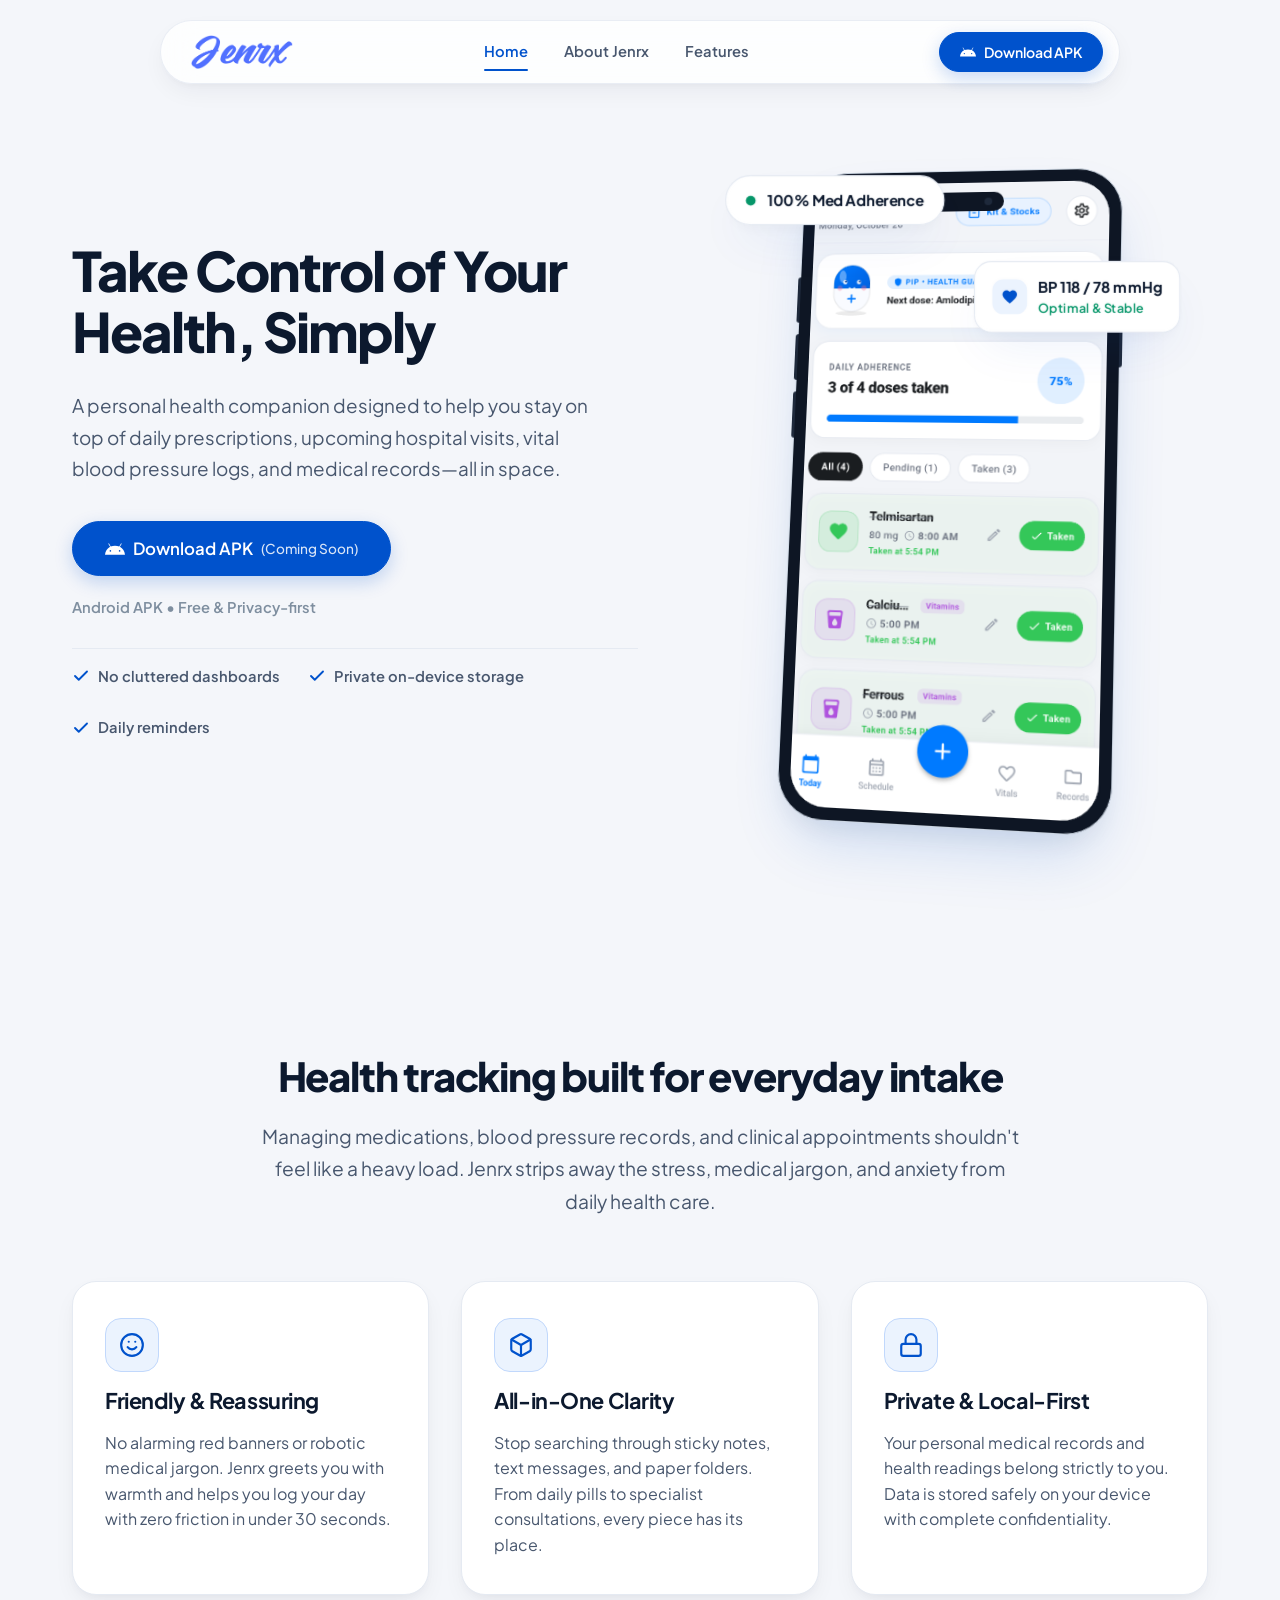
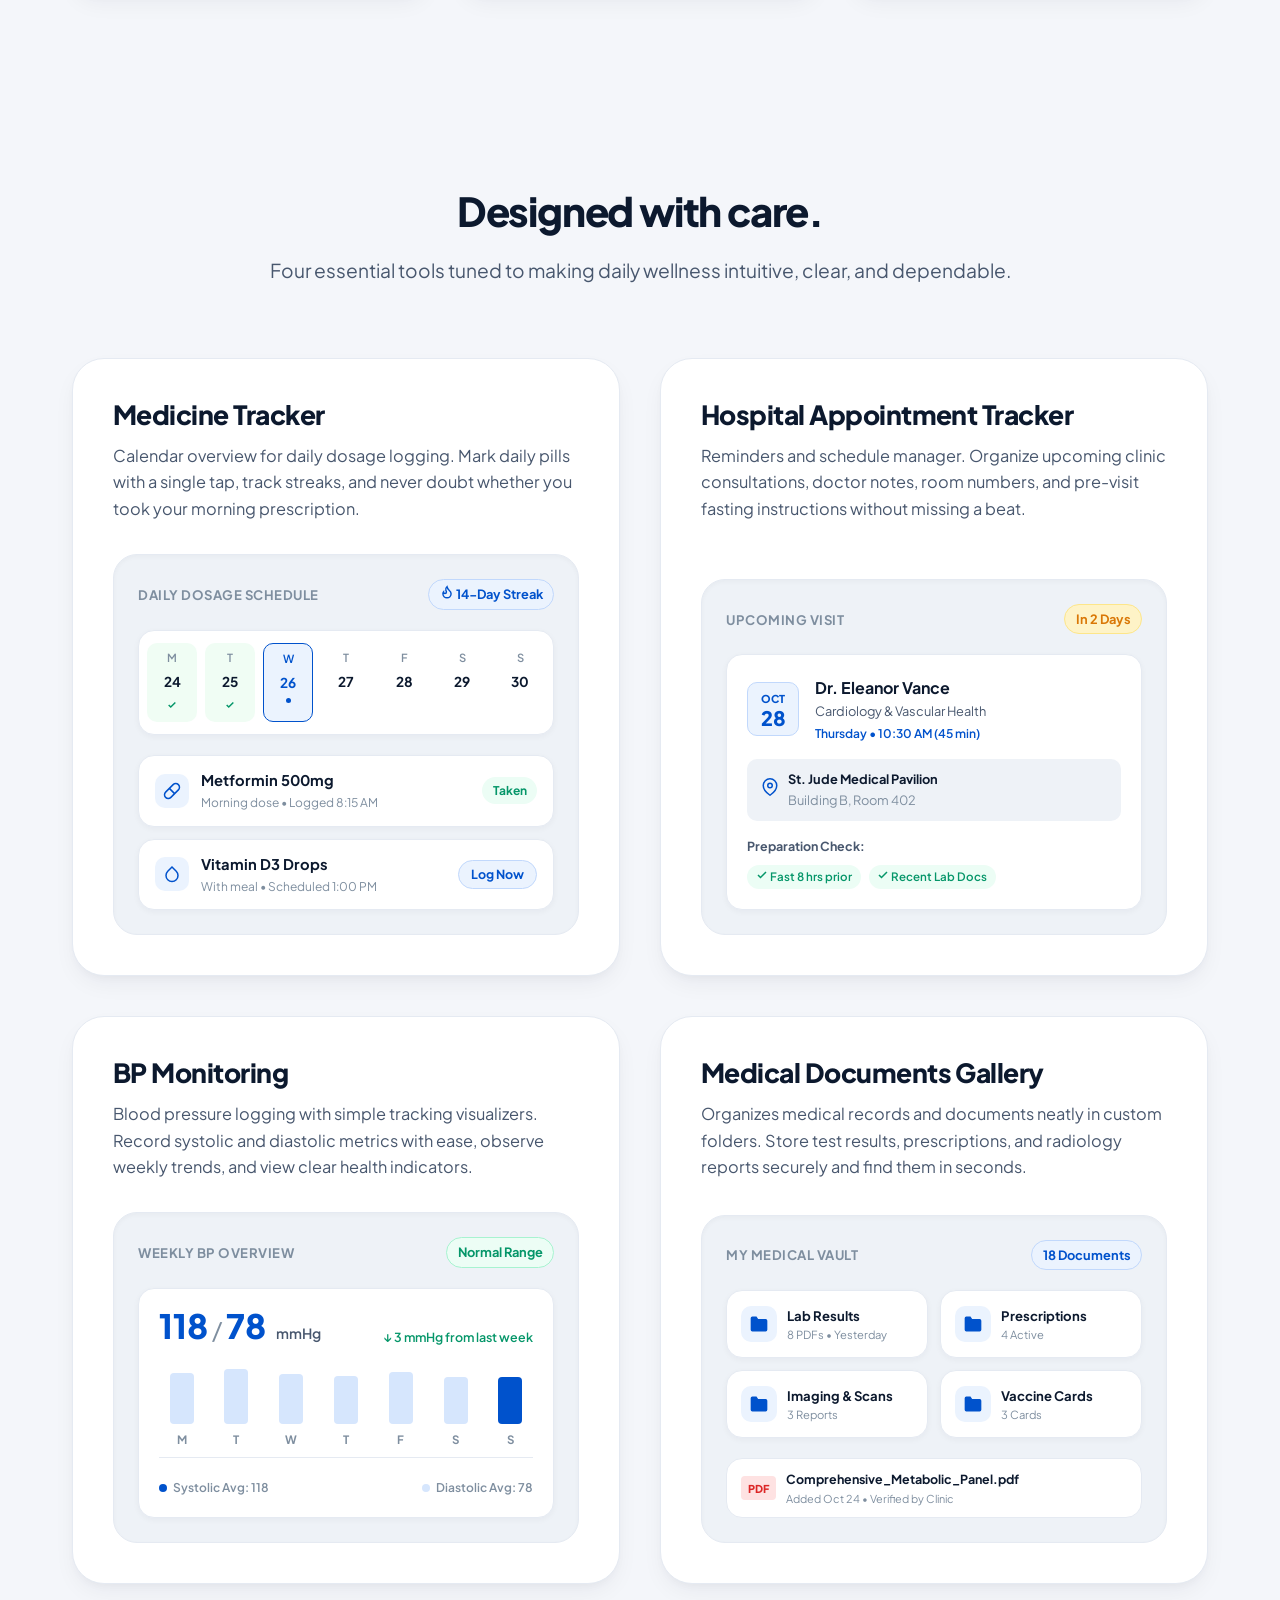
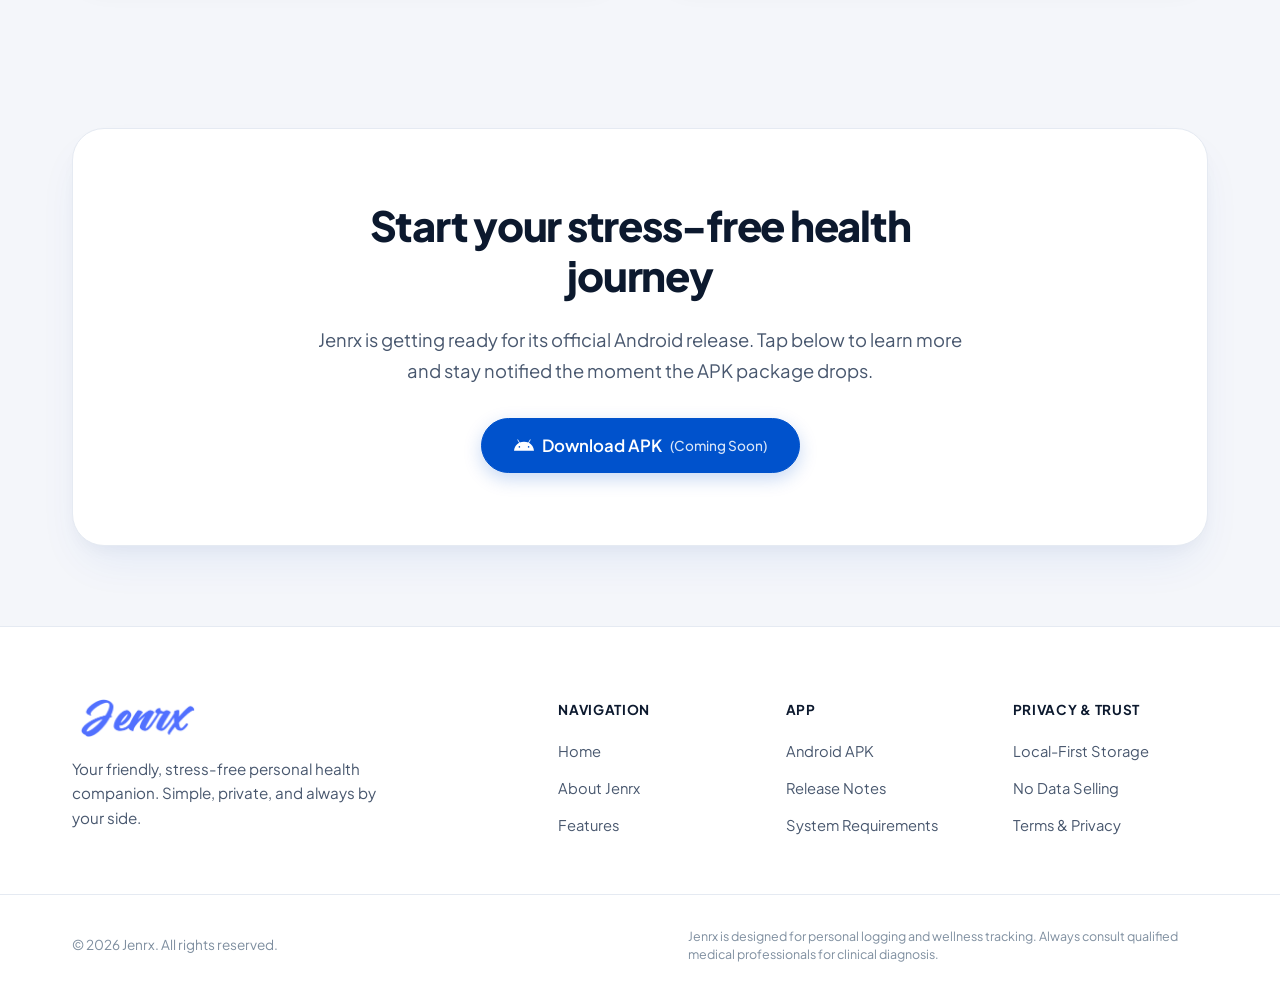
==== commit 1b60d3e3: "refine text content for clarity and conciseness in index.html" ====
--- a/index.html
+++ b/index.html
@@ -3,8 +3,8 @@
 <head>
   <meta charset="UTF-8">
   <meta name="viewport" content="width=device-width, initial-scale=1.0">
-  <title>Jenrx — Take Control of Your Health, Simply</title>
-  <meta name="description" content="Jenrx is a friendly, stress-free personal health tracking companion. Track medications, hospital appointments, blood pressure, and medical documents with ease.">
+  <title>Jenrx </title>
+  <meta name="description" content="Jenrx is a personal health tracking companion. Track medications, hospital appointments, blood pressure, and medical documents with ease.">
   <link rel="icon" type="image/png" href="images/logo.png">
   
   <!-- Google Fonts: Plus Jakarta Sans for a clean, modern, airy, playful aesthetic -->
@@ -65,7 +65,7 @@
       <div class="hero-content">
         <h1 class="hero-title">Take Control of Your Health, Simply</h1>
         <p class="hero-description">
-          A friendly, stress-free personal health companion designed to help you stay on top of daily prescriptions, upcoming hospital visits, vital blood pressure logs, and medical records—all in one quiet, reassuring space.
+          A personal health companion designed to help you stay on top of daily prescriptions, upcoming hospital visits, vital blood pressure logs, and medical records—all in space.
         </p>
 
         <div class="hero-cta-group">
@@ -102,7 +102,7 @@
                 <polyline points="20 6 9 17 4 12"></polyline>
               </svg>
             </span>
-            <span class="perk-text">Friendly daily reminders</span>
+            <span class="perk-text">Daily reminders</span>
           </div>
         </div>
       </div>
@@ -153,9 +153,9 @@
   <section class="about-section" id="about">
     <div class="container">
       <div class="about-header">
-        <h2 class="section-title">Health tracking built for everyday humans, not hospitals</h2>
+        <h2 class="section-title">Health tracking built for everyday intake</h2>
         <p class="about-lead">
-          Managing medications, blood pressure records, and clinical appointments shouldn't feel like a second job. Jenrx is your friendly, quiet companion that strips away the stress, medical jargon, and anxiety from daily health care.
+          Managing medications, blood pressure records, and clinical appointments shouldn't feel like a heavy load. Jenrx strips away the stress, medical jargon, and anxiety from daily health care.
         </p>
       </div>
 
@@ -210,9 +210,9 @@
   <section class="features-section" id="features">
     <div class="container">
       <div class="features-intro">
-        <h2 class="section-title">Designed with care. Focused on what matters.</h2>
+        <h2 class="section-title">Designed with care.</h2>
         <p class="features-lead">
-          Four essential tools tuned to perfection, making daily wellness intuitive, clear, and dependable.
+          Four essential tools tuned to making daily wellness intuitive, clear, and dependable.
         </p>
       </div>
 
@@ -614,14 +614,15 @@
         <img src="images/logo.png" alt="Jenrx Nurse Mascot" class="modal-nurse-img">
       </div>
 
+      <h3 class="modal-title" id="modalTitle">Android APK Coming Soon!</h3>
+
       <div class="modal-platform-badge">
         <svg class="android-icon" width="16" height="16" viewBox="0 0 24 24" fill="currentColor" aria-hidden="true">
           <path d="M17.523 15.34c-.55 0-1-.45-1-1s.45-1 1-1 1 .45 1 1-.45 1-1 1m-11.046 0c-.55 0-1-.45-1-1s.45-1 1-1 1 .45 1 1-.45 1-1 1m11.405-6.02 1.997-3.46a.416.416 0 0 0-.152-.568.416.416 0 0 0-.568.152l-2.022 3.503C15.59 8.412 13.853 8.125 12 8.125s-3.59.287-5.137.83L4.841 5.452a.416.416 0 0 0-.568-.152.416.416 0 0 0-.152.568l1.997 3.459C2.689 11.187.343 14.659 0 18.761h24c-.343-4.102-2.689-7.574-6.119-9.44"/>
         </svg>
         <span>Android Only (Initial Release)</span>
       </div>
-
-      <h3 class="modal-title" id="modalTitle">Android APK Coming Soon!</h3>
+      
       <p class="modal-description">
         We are finalizing the Jenrx Android build so your dosage logs, clinic appointments, and vitals sync smoothly and locally on your phone.
       </p>
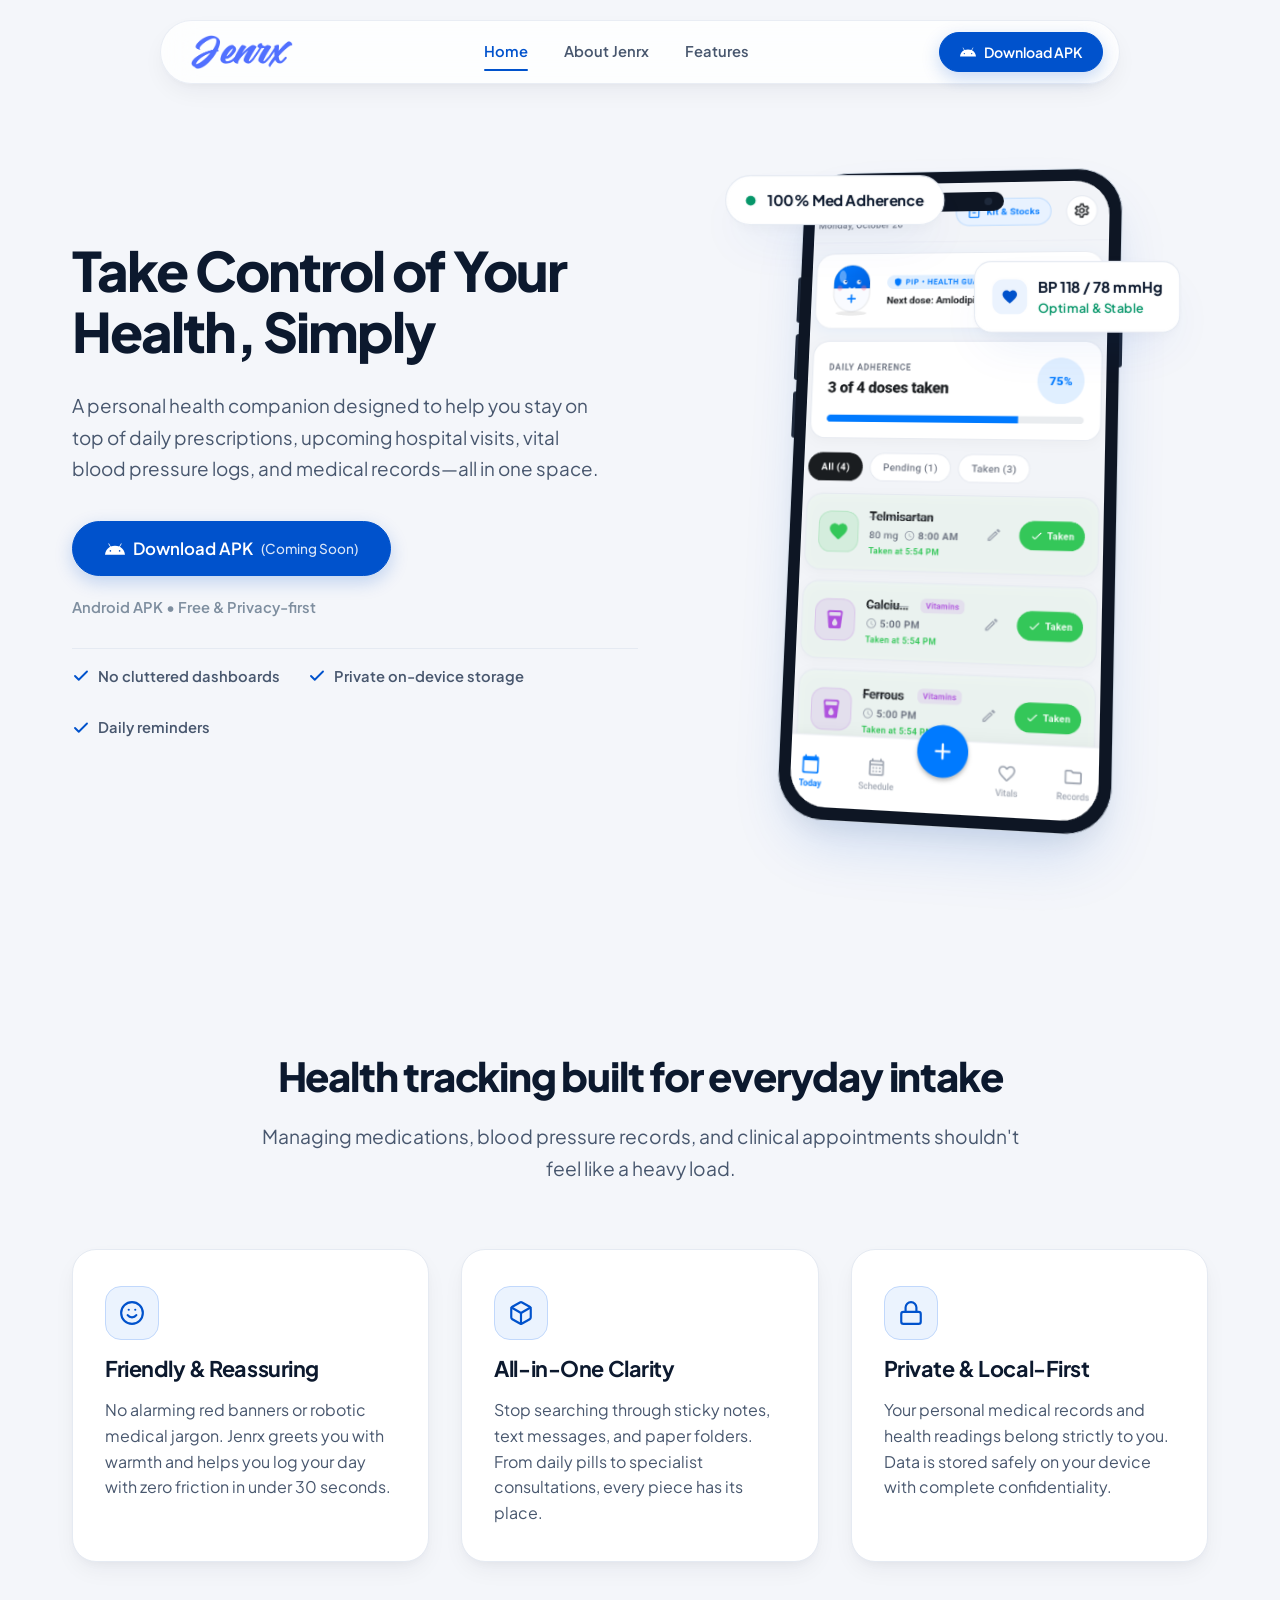
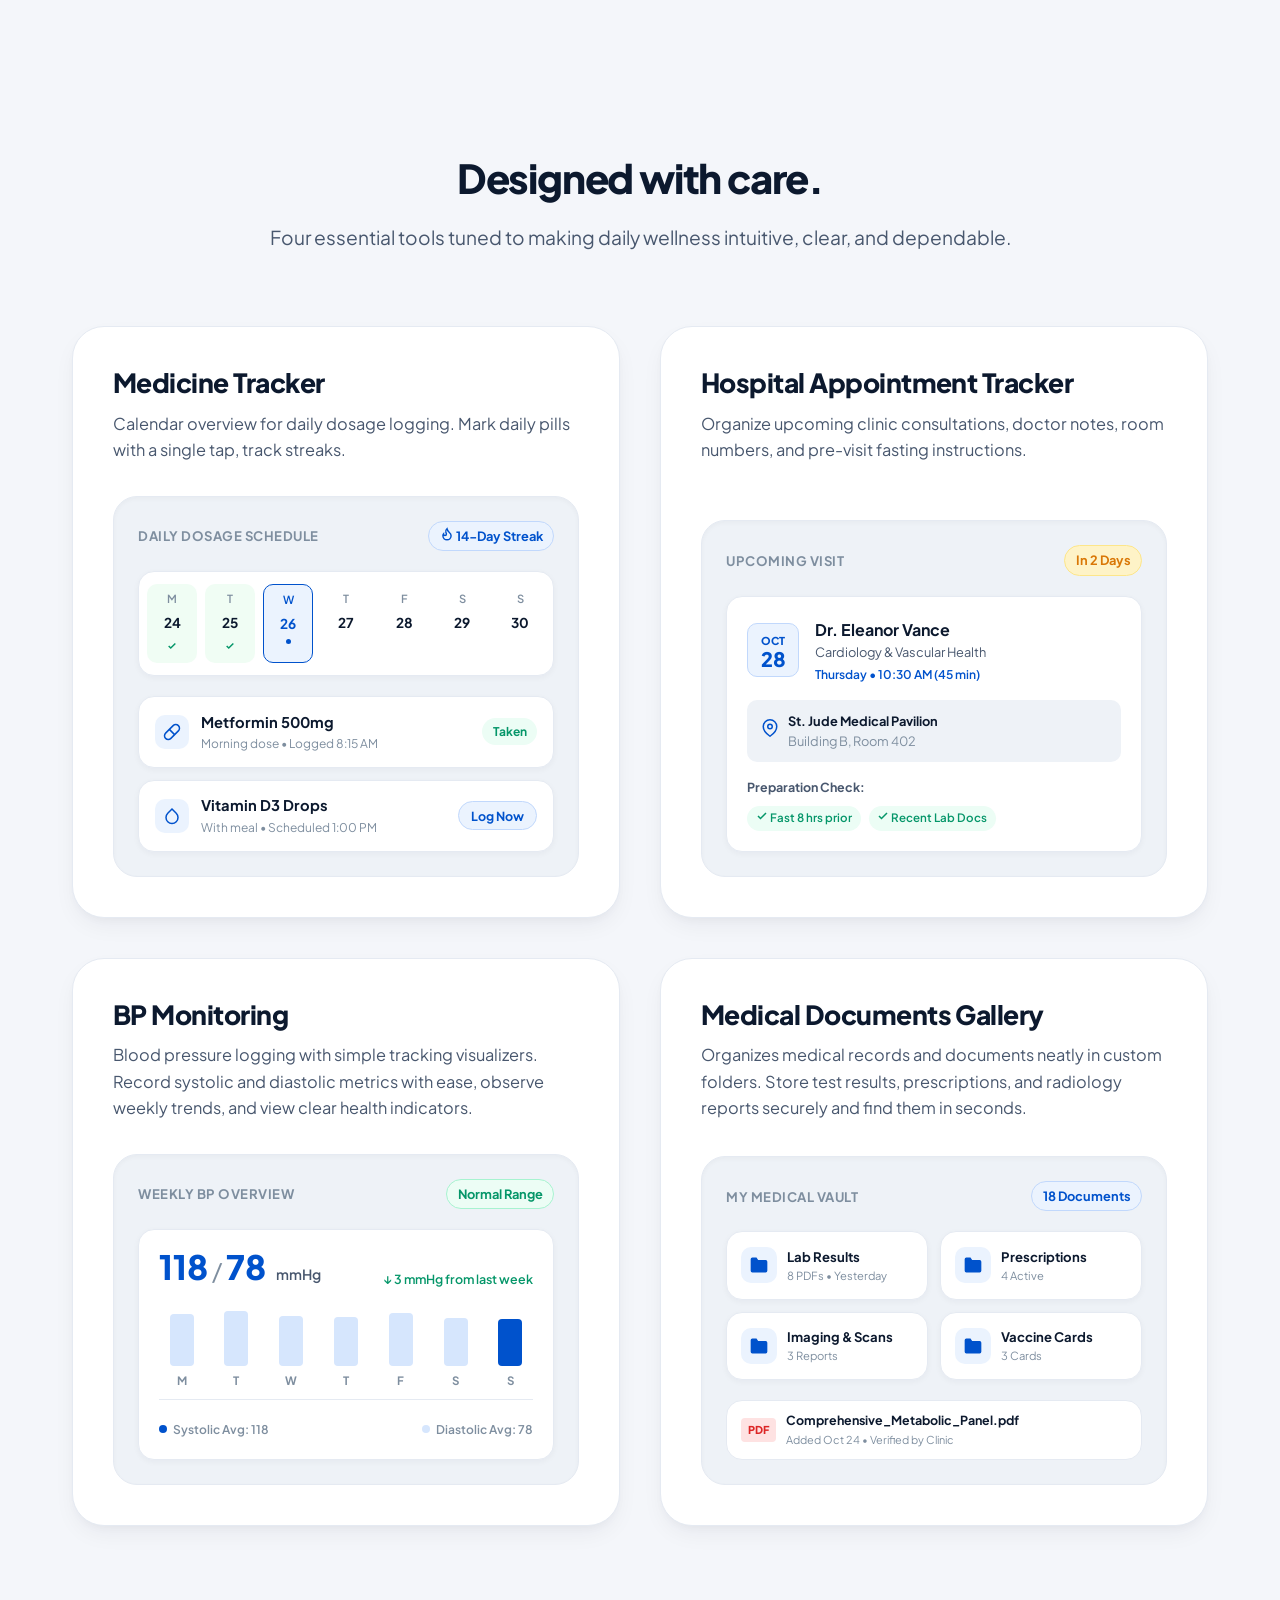
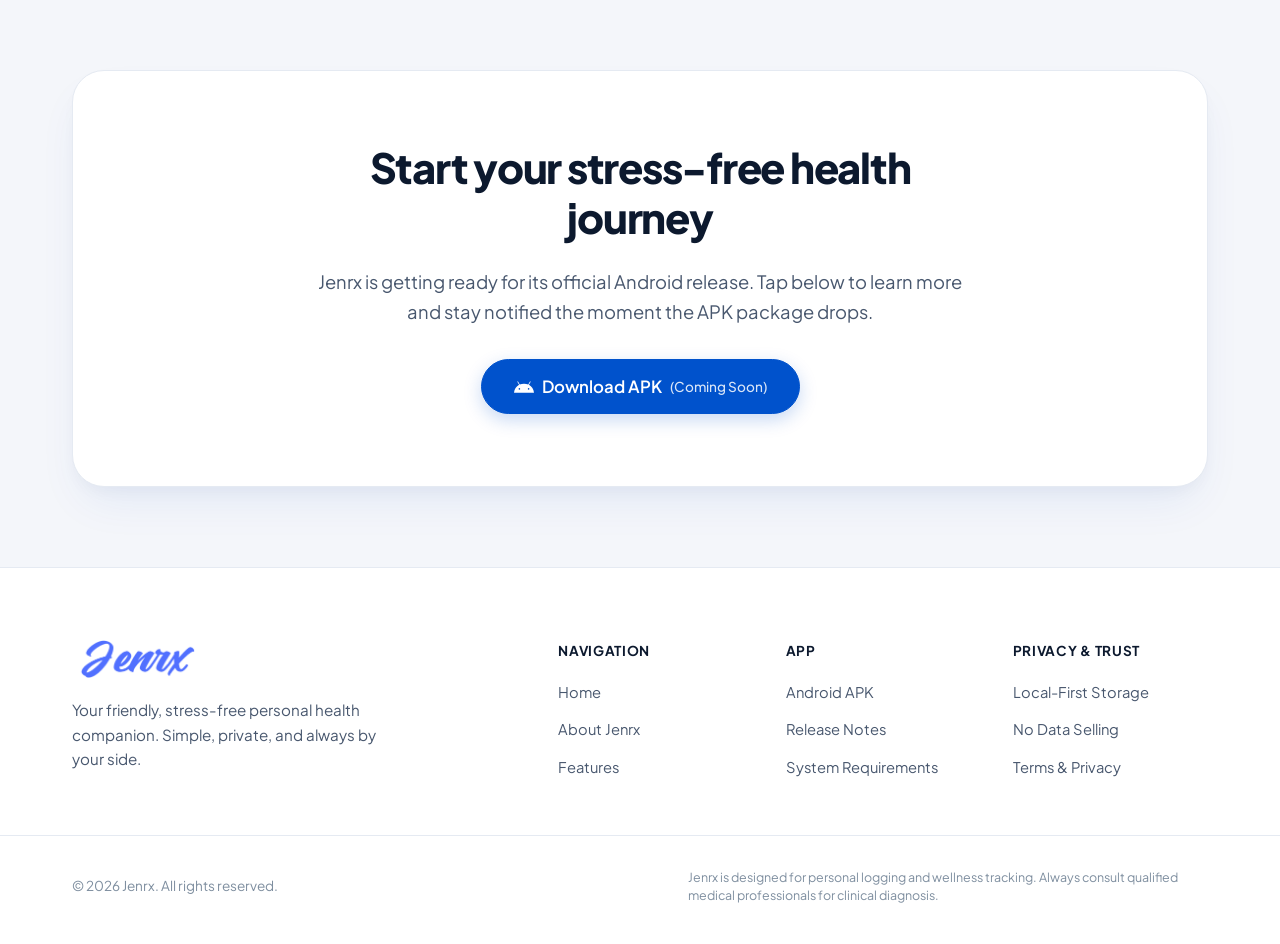
==== commit e84d3e76: "refine hero and feature descriptions for clarity and conciseness" ====
--- a/index.html
+++ b/index.html
@@ -65,7 +65,7 @@
       <div class="hero-content">
         <h1 class="hero-title">Take Control of Your Health, Simply</h1>
         <p class="hero-description">
-          A personal health companion designed to help you stay on top of daily prescriptions, upcoming hospital visits, vital blood pressure logs, and medical records—all in space.
+          A personal health companion designed to help you stay on top of daily prescriptions, upcoming hospital visits, vital blood pressure logs, and medical records—all in one space.
         </p>
 
         <div class="hero-cta-group">
@@ -155,7 +155,7 @@
       <div class="about-header">
         <h2 class="section-title">Health tracking built for everyday intake</h2>
         <p class="about-lead">
-          Managing medications, blood pressure records, and clinical appointments shouldn't feel like a heavy load. Jenrx strips away the stress, medical jargon, and anxiety from daily health care.
+          Managing medications, blood pressure records, and clinical appointments shouldn't feel like a heavy load.
         </p>
       </div>
 
@@ -223,7 +223,7 @@
           <div class="feature-card-content">
             <h3 class="feature-title">Medicine Tracker</h3>
             <p class="feature-description">
-              Calendar overview for daily dosage logging. Mark daily pills with a single tap, track streaks, and never doubt whether you took your morning prescription.
+              Calendar overview for daily dosage logging. Mark daily pills with a single tap, track streaks.
             </p>
           </div>
 
@@ -321,7 +321,7 @@
           <div class="feature-card-content">
             <h3 class="feature-title">Hospital Appointment Tracker</h3>
             <p class="feature-description">
-              Reminders and schedule manager. Organize upcoming clinic consultations, doctor notes, room numbers, and pre-visit fasting instructions without missing a beat.
+              Organize upcoming clinic consultations, doctor notes, room numbers, and pre-visit fasting instructions.
             </p>
           </div>
 
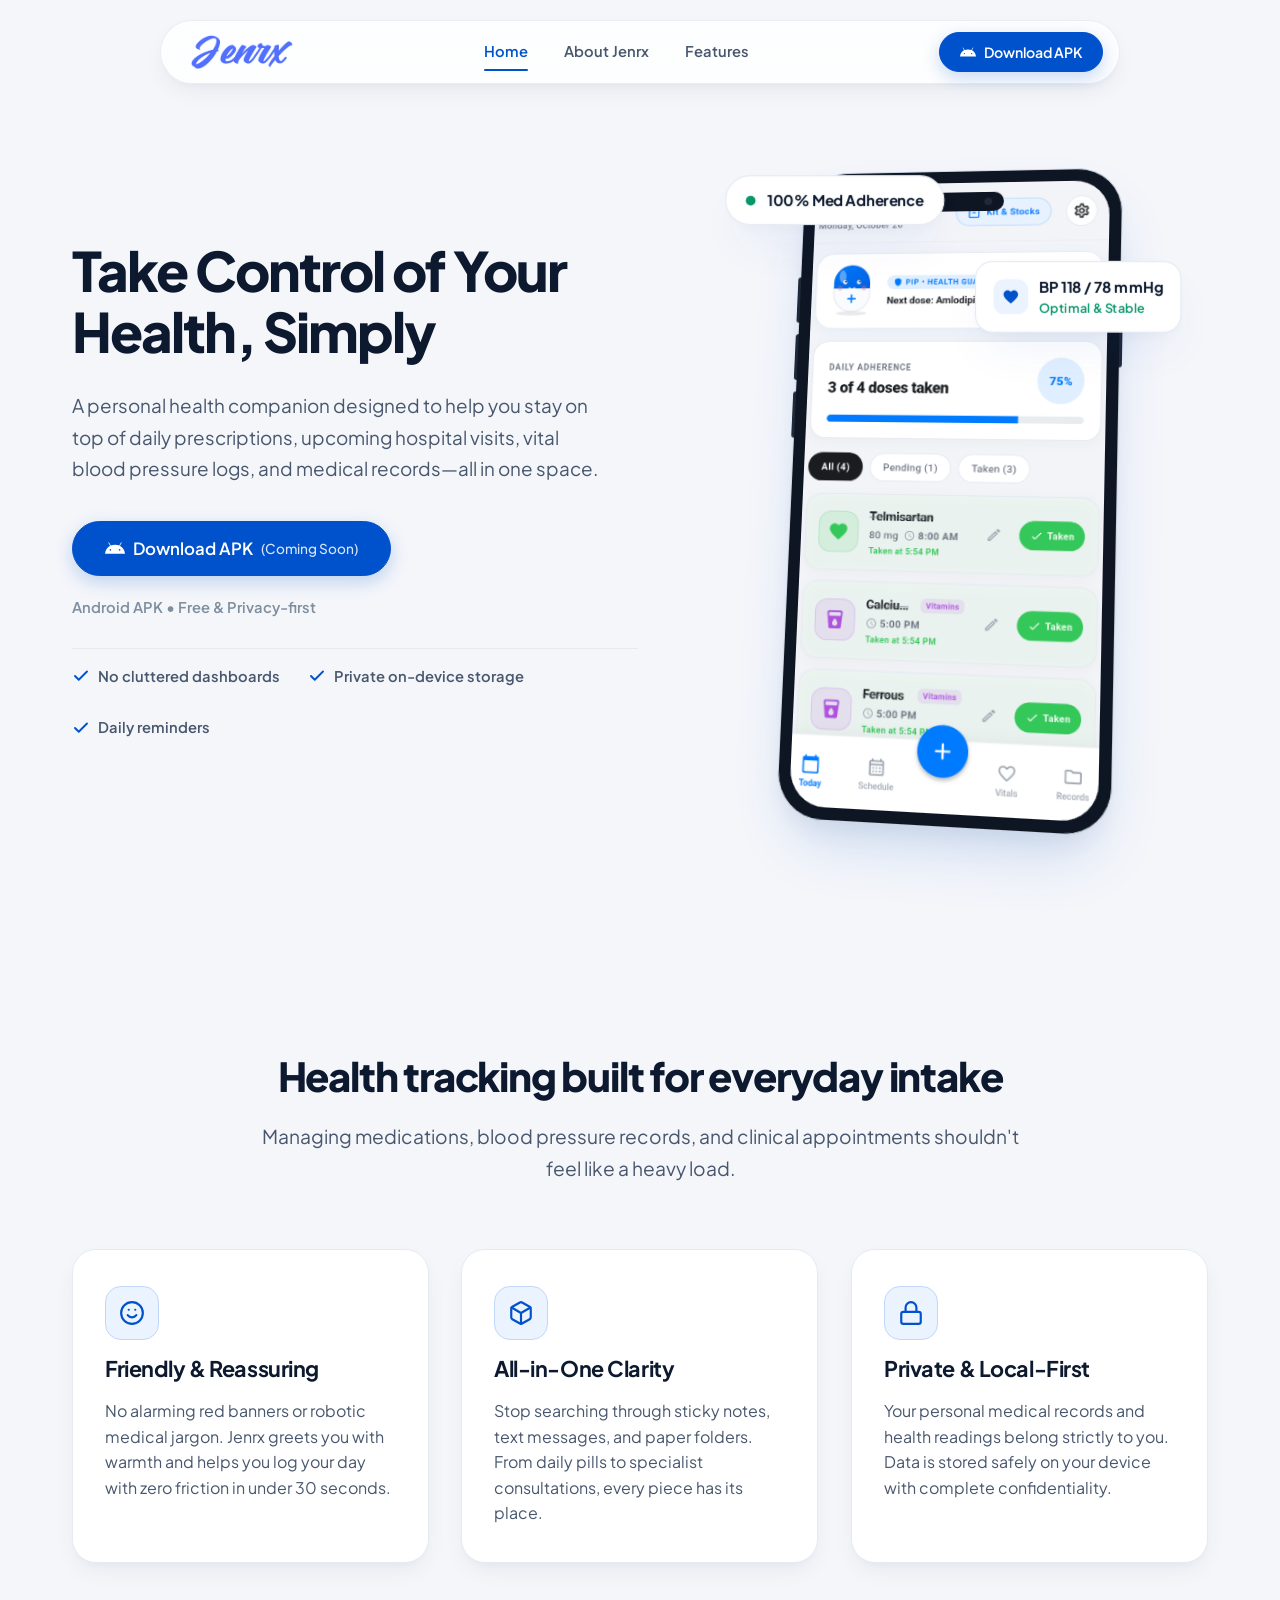
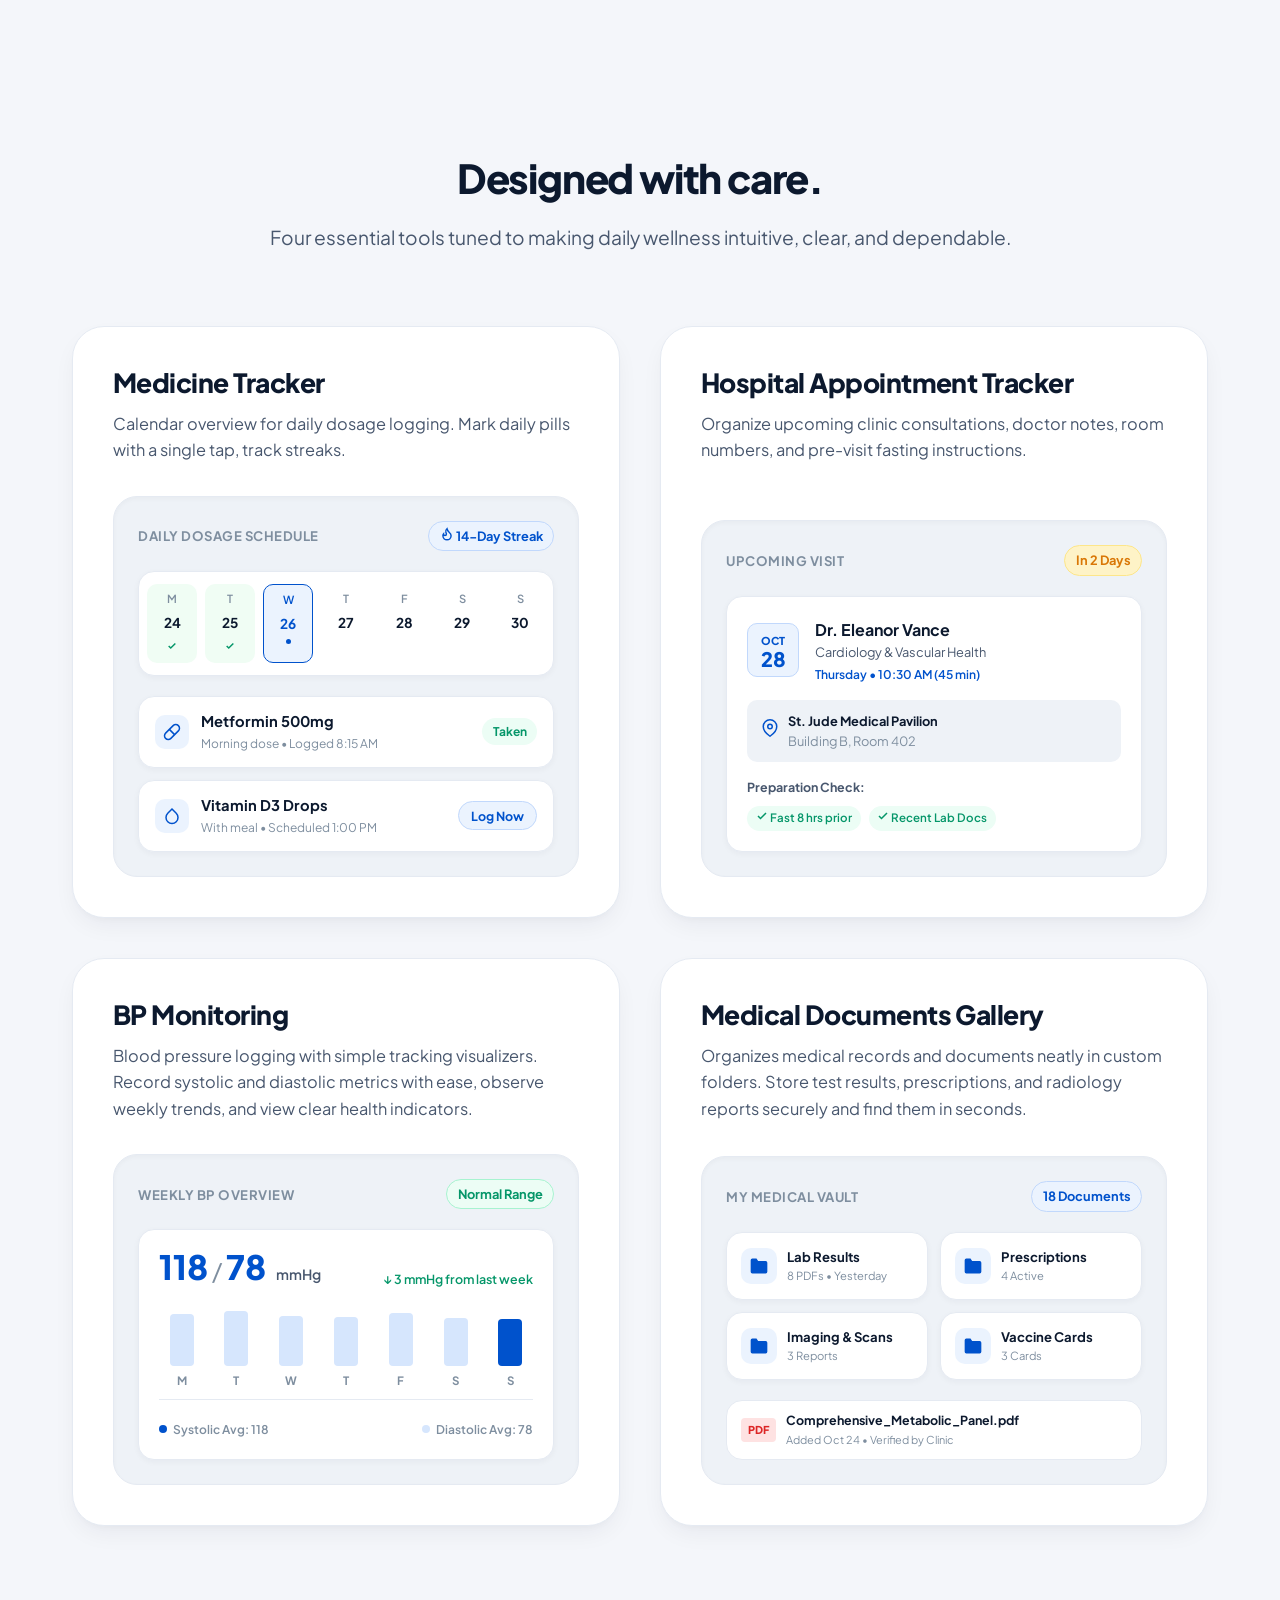
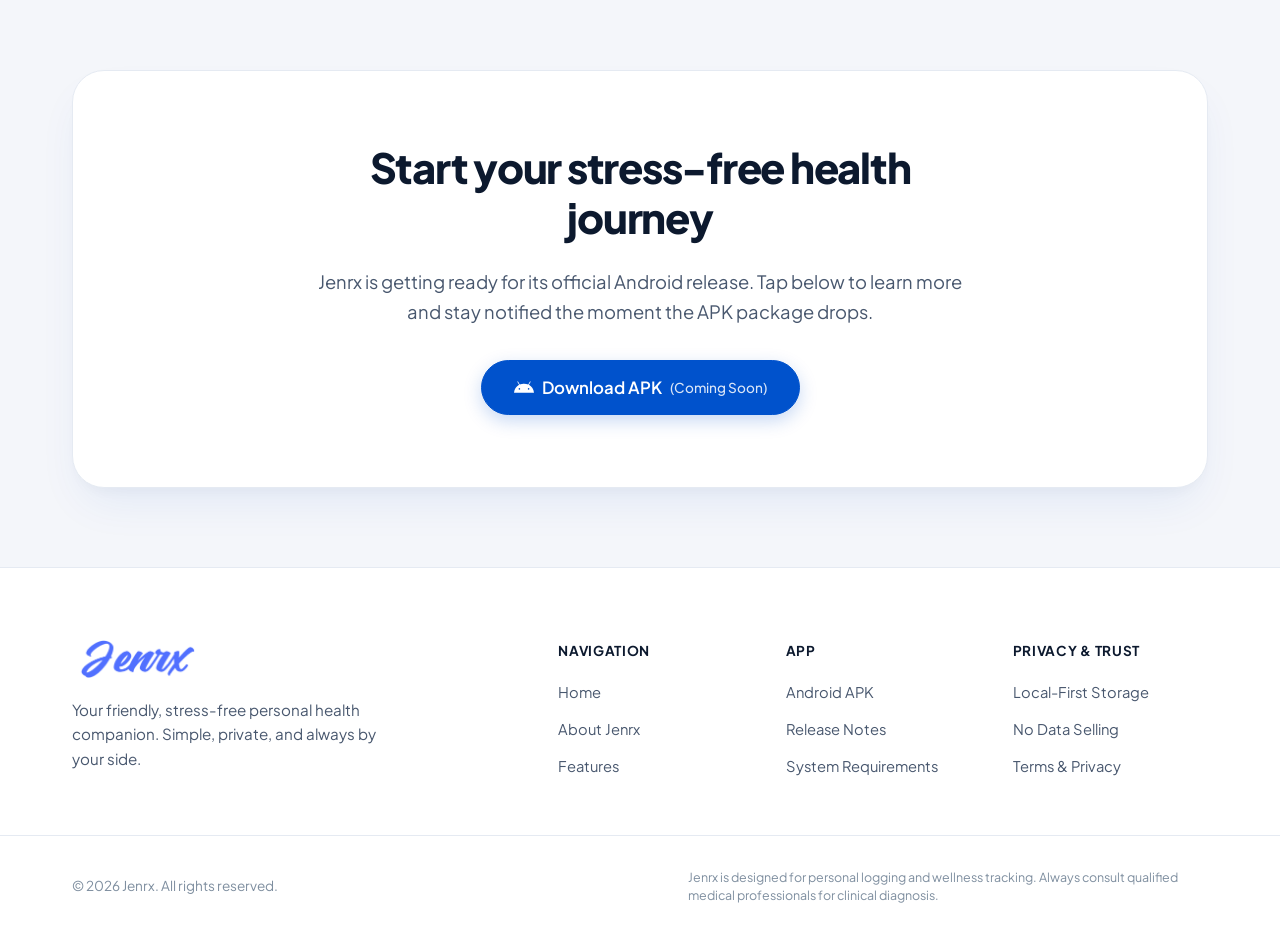
==== commit 84468961: "Add scroll progress bar and back-to-top button; implement scroll reveal animations" ====
--- a/index.html
+++ b/index.html
@@ -3,7 +3,18 @@
 <head>
   <meta charset="UTF-8">
   <meta name="viewport" content="width=device-width, initial-scale=1.0">
-  <title>Jenrx </title>
+  <title>Jenrx - Personal Health & Medication Tracker</title>
+  <meta name="theme-color" content="#0052CC">
+  <!-- Open Graph / Social Sharing -->
+  <meta property="og:type" content="website">
+  <meta property="og:title" content="Jenrx - Personal Health & Medication Tracker">
+  <meta property="og:description" content="Jenrx is a personal health tracking companion. Track medications, hospital appointments, blood pressure, and medical documents with ease.">
+  <meta property="og:image" content="images/logo.png">
+  <!-- Twitter Card -->
+  <meta property="twitter:card" content="summary_large_image">
+  <meta property="twitter:title" content="Jenrx - Personal Health & Medication Tracker">
+  <meta property="twitter:description" content="Jenrx is a personal health tracking companion. Track medications, hospital appointments, blood pressure, and medical documents with ease.">
+  <meta property="twitter:image" content="images/logo.png">
   <meta name="description" content="Jenrx is a personal health tracking companion. Track medications, hospital appointments, blood pressure, and medical documents with ease.">
   <link rel="icon" type="image/png" href="images/logo.png">
   
@@ -15,6 +26,10 @@
   <link rel="stylesheet" href="styles.css">
 </head>
 <body>
+  <!-- Top Reading Scroll Progress Bar -->
+  <div class="scroll-progress-container" aria-hidden="true">
+    <div class="scroll-progress-bar" id="scrollProgressBar"></div>
+  </div>
 
   <!-- Floating Frosted Glassmorphism Navbar -->
   <header class="navbar-wrapper">
@@ -62,7 +77,7 @@
     <div class="container hero-container">
       
       <!-- Hero Left: Headline, Description & CTA -->
-      <div class="hero-content">
+      <div class="hero-content reveal reveal-left">
         <h1 class="hero-title">Take Control of Your Health, Simply</h1>
         <p class="hero-description">
           A personal health companion designed to help you stay on top of daily prescriptions, upcoming hospital visits, vital blood pressure logs, and medical records—all in one space.
@@ -108,7 +123,7 @@
       </div>
 
       <!-- Hero Right: 3D Mobile Mockup Showcase -->
-      <div class="hero-mockup-wrap">
+      <div class="hero-mockup-wrap reveal reveal-right">
         <div class="mockup-scene" id="mockupScene">
           
           <!-- 3D Smartphone Device Mockup -->
@@ -152,7 +167,7 @@
   <!-- About Jenrx Section -->
   <section class="about-section" id="about">
     <div class="container">
-      <div class="about-header">
+      <div class="about-header reveal">
         <h2 class="section-title">Health tracking built for everyday intake</h2>
         <p class="about-lead">
           Managing medications, blood pressure records, and clinical appointments shouldn't feel like a heavy load.
@@ -161,7 +176,7 @@
 
       <!-- Human Core Pillars (Clean, soft-shadow cards) -->
       <div class="about-grid">
-        <div class="about-card">
+        <div class="about-card reveal delay-100">
           <div class="about-icon-container">
             <svg width="26" height="26" viewBox="0 0 24 24" fill="none" stroke="#0052CC" stroke-width="2" stroke-linecap="round" stroke-linejoin="round" aria-hidden="true">
               <circle cx="12" cy="12" r="10"></circle>
@@ -176,7 +191,7 @@
           </p>
         </div>
 
-        <div class="about-card">
+        <div class="about-card reveal delay-200">
           <div class="about-icon-container">
             <svg width="26" height="26" viewBox="0 0 24 24" fill="none" stroke="#0052CC" stroke-width="2" stroke-linecap="round" stroke-linejoin="round" aria-hidden="true">
               <path d="M21 16V8a2 2 0 0 0-1-1.73l-7-4a2 2 0 0 0-2 0l-7 4A2 2 0 0 0 3 8v8a2 2 0 0 0 1 1.73l7 4a2 2 0 0 0 2 0l7-4A2 2 0 0 0 21 16z"></path>
@@ -190,7 +205,7 @@
           </p>
         </div>
 
-        <div class="about-card">
+        <div class="about-card reveal delay-300">
           <div class="about-icon-container">
             <svg width="26" height="26" viewBox="0 0 24 24" fill="none" stroke="#0052CC" stroke-width="2" stroke-linecap="round" stroke-linejoin="round" aria-hidden="true">
               <rect x="3" y="11" width="18" height="11" rx="2" ry="2"></rect>
@@ -209,7 +224,7 @@
   <!-- Features Grid Section -->
   <section class="features-section" id="features">
     <div class="container">
-      <div class="features-intro">
+      <div class="features-intro reveal">
         <h2 class="section-title">Designed with care.</h2>
         <p class="features-lead">
           Four essential tools tuned to making daily wellness intuitive, clear, and dependable.
@@ -219,7 +234,7 @@
       <div class="features-grid">
         
         <!-- Feature 1: Medicine Tracker -->
-        <article class="feature-card">
+        <article class="feature-card reveal">
           <div class="feature-card-content">
             <h3 class="feature-title">Medicine Tracker</h3>
             <p class="feature-description">
@@ -317,7 +332,7 @@
         </article>
 
         <!-- Feature 2: Hospital Appointment Tracker -->
-        <article class="feature-card">
+        <article class="feature-card reveal">
           <div class="feature-card-content">
             <h3 class="feature-title">Hospital Appointment Tracker</h3>
             <p class="feature-description">
@@ -382,7 +397,7 @@
         </article>
 
         <!-- Feature 3: BP Monitoring -->
-        <article class="feature-card">
+        <article class="feature-card reveal">
           <div class="feature-card-content">
             <h3 class="feature-title">BP Monitoring</h3>
             <p class="feature-description">
@@ -451,7 +466,7 @@
         </article>
 
         <!-- Feature 4: Medical Documents Gallery -->
-        <article class="feature-card">
+        <article class="feature-card reveal">
           <div class="feature-card-content">
             <h3 class="feature-title">Medical Documents Gallery</h3>
             <p class="feature-description">
@@ -536,7 +551,7 @@
   <!-- Pre-Footer CTA Banner -->
   <section class="cta-banner-section">
     <div class="container">
-      <div class="cta-banner-card">
+      <div class="cta-banner-card reveal reveal-scale">
         <div class="cta-banner-content">
           <h2 class="cta-banner-title">Start your stress-free health journey</h2>
           <p class="cta-banner-desc">
@@ -558,7 +573,7 @@
 
   <!-- Footer -->
   <footer class="site-footer">
-    <div class="container footer-container">
+    <div class="container footer-container reveal">
       <div class="footer-brand-side">
         <a href="#home" class="footer-logo-link">
           <img src="images/logo_text.png" alt="Jenrx Logo" class="footer-logo">
@@ -774,6 +789,13 @@
     <span class="toast-message" id="toastMessage">Logged! Keep up the great routine.</span>
   </div>
 
+  <!-- Floating Back-to-Top Button -->
+  <button type="button" class="back-to-top-btn" id="backToTopBtn" aria-label="Scroll back to top">
+    <svg width="20" height="20" viewBox="0 0 24 24" fill="none" stroke="currentColor" stroke-width="2.5" stroke-linecap="round" stroke-linejoin="round" aria-hidden="true">
+      <polyline points="18 15 12 9 6 15"></polyline>
+    </svg>
+  </button>
+
   <script src="script.js"></script>
 </body>
 </html>
--- a/styles.css
+++ b/styles.css
@@ -2186,3 +2186,176 @@
     text-align: center;
   }
 }
+
+
+/* ==========================================================================
+   Scroll-Driven Animations & Micro-Interactions
+   ========================================================================== */
+
+/* 1. Top Reading Scroll Progress Bar */
+.scroll-progress-container {
+  position: fixed;
+  top: 0;
+  left: 0;
+  width: 100%;
+  height: 3px;
+  background: transparent;
+  z-index: 9999;
+  pointer-events: none;
+}
+
+.scroll-progress-bar {
+  height: 100%;
+  width: 0%;
+  background: linear-gradient(90deg, #0052CC, #2684FF);
+  transition: width 0.1s ease-out;
+  border-radius: 0 2px 2px 0;
+  box-shadow: 0 0 10px rgba(0, 82, 204, 0.5);
+}
+
+/* 2. Scroll Reveal Utility Classes (Progressive Enhancement) */
+.js-scroll-anim .reveal {
+  opacity: 0;
+  transform: translateY(32px);
+  transition: opacity 0.75s cubic-bezier(0.16, 1, 0.3, 1),
+              transform 0.75s cubic-bezier(0.16, 1, 0.3, 1);
+  will-change: opacity, transform;
+}
+
+.js-scroll-anim .reveal.revealed {
+  opacity: 1;
+  transform: translateY(0);
+}
+
+/* Directional and Scale Variants */
+.js-scroll-anim .reveal-left {
+  opacity: 0;
+  transform: translateX(-35px);
+  transition: opacity 0.8s cubic-bezier(0.16, 1, 0.3, 1),
+              transform 0.8s cubic-bezier(0.16, 1, 0.3, 1);
+  will-change: opacity, transform;
+}
+
+.js-scroll-anim .reveal-left.revealed {
+  opacity: 1;
+  transform: translateX(0);
+}
+
+.js-scroll-anim .reveal-right {
+  opacity: 0;
+  transform: translateX(35px);
+  transition: opacity 0.8s cubic-bezier(0.16, 1, 0.3, 1),
+              transform 0.8s cubic-bezier(0.16, 1, 0.3, 1);
+  will-change: opacity, transform;
+}
+
+.js-scroll-anim .reveal-right.revealed {
+  opacity: 1;
+  transform: translateX(0);
+}
+
+.js-scroll-anim .reveal-scale {
+  opacity: 0;
+  transform: scale(0.93) translateY(20px);
+  transition: opacity 0.8s cubic-bezier(0.16, 1, 0.3, 1),
+              transform 0.8s cubic-bezier(0.16, 1, 0.3, 1);
+  will-change: opacity, transform;
+}
+
+.js-scroll-anim .reveal-scale.revealed {
+  opacity: 1;
+  transform: scale(1) translateY(0);
+}
+
+/* Stagger Delays */
+.js-scroll-anim .delay-100 { transition-delay: 100ms; }
+.js-scroll-anim .delay-200 { transition-delay: 200ms; }
+.js-scroll-anim .delay-300 { transition-delay: 300ms; }
+.js-scroll-anim .delay-400 { transition-delay: 400ms; }
+.js-scroll-anim .delay-500 { transition-delay: 500ms; }
+
+/* Ensure card hover states work properly after being revealed */
+.js-scroll-anim .about-card.revealed:hover {
+  transform: translateY(-5px);
+}
+
+.js-scroll-anim .feature-card.revealed:hover {
+  transform: translateY(-4px);
+}
+
+/* 3. BP Chart Bars Scroll Entrance Animation */
+.js-scroll-anim .chart-col .bar-fill {
+  transform: scaleY(0);
+  transform-origin: bottom;
+  transition: transform 0.9s cubic-bezier(0.34, 1.56, 0.64, 1);
+}
+
+.js-scroll-anim .feature-card.revealed .chart-col .bar-fill {
+  transform: scaleY(1);
+}
+
+/* Stagger bar fills */
+.js-scroll-anim .feature-card.revealed .chart-col:nth-child(1) .bar-fill { transition-delay: 100ms; }
+.js-scroll-anim .feature-card.revealed .chart-col:nth-child(2) .bar-fill { transition-delay: 180ms; }
+.js-scroll-anim .feature-card.revealed .chart-col:nth-child(3) .bar-fill { transition-delay: 260ms; }
+.js-scroll-anim .feature-card.revealed .chart-col:nth-child(4) .bar-fill { transition-delay: 340ms; }
+.js-scroll-anim .feature-card.revealed .chart-col:nth-child(5) .bar-fill { transition-delay: 420ms; }
+.js-scroll-anim .feature-card.revealed .chart-col:nth-child(6) .bar-fill { transition-delay: 500ms; }
+.js-scroll-anim .feature-card.revealed .chart-col:nth-child(7) .bar-fill { transition-delay: 580ms; }
+
+/* 4. Floating Back-to-Top Button */
+.back-to-top-btn {
+  position: fixed;
+  bottom: 2rem;
+  right: 2rem;
+  width: 48px;
+  height: 48px;
+  border-radius: var(--radius-full);
+  background-color: var(--bg-card);
+  color: var(--blue-primary);
+  border: 1px solid var(--border-light);
+  box-shadow: var(--shadow-lg);
+  display: flex;
+  align-items: center;
+  justify-content: center;
+  cursor: pointer;
+  z-index: 900;
+  opacity: 0;
+  visibility: hidden;
+  transform: translateY(16px);
+  transition: opacity 0.3s ease, transform 0.3s cubic-bezier(0.16, 1, 0.3, 1), background-color 0.2s, border-color 0.2s, color 0.2s;
+}
+
+.back-to-top-btn.visible {
+  opacity: 1;
+  visibility: visible;
+  transform: translateY(0);
+}
+
+.back-to-top-btn:hover {
+  background-color: var(--blue-primary);
+  color: #FFFFFF;
+  border-color: var(--blue-primary);
+  transform: translateY(-3px);
+  box-shadow: var(--shadow-btn-hover);
+}
+
+.back-to-top-btn:active {
+  transform: translateY(-1px);
+}
+
+/* 5. Accessibility: Respect prefers-reduced-motion */
+@media (prefers-reduced-motion: reduce) {
+  .js-scroll-anim .reveal,
+  .js-scroll-anim .reveal-left,
+  .js-scroll-anim .reveal-right,
+  .js-scroll-anim .reveal-scale,
+  .js-scroll-anim .chart-col .bar-fill {
+    opacity: 1 !important;
+    transform: none !important;
+    transition: none !important;
+  }
+  .scroll-progress-bar {
+    display: none !important;
+  }
+}
